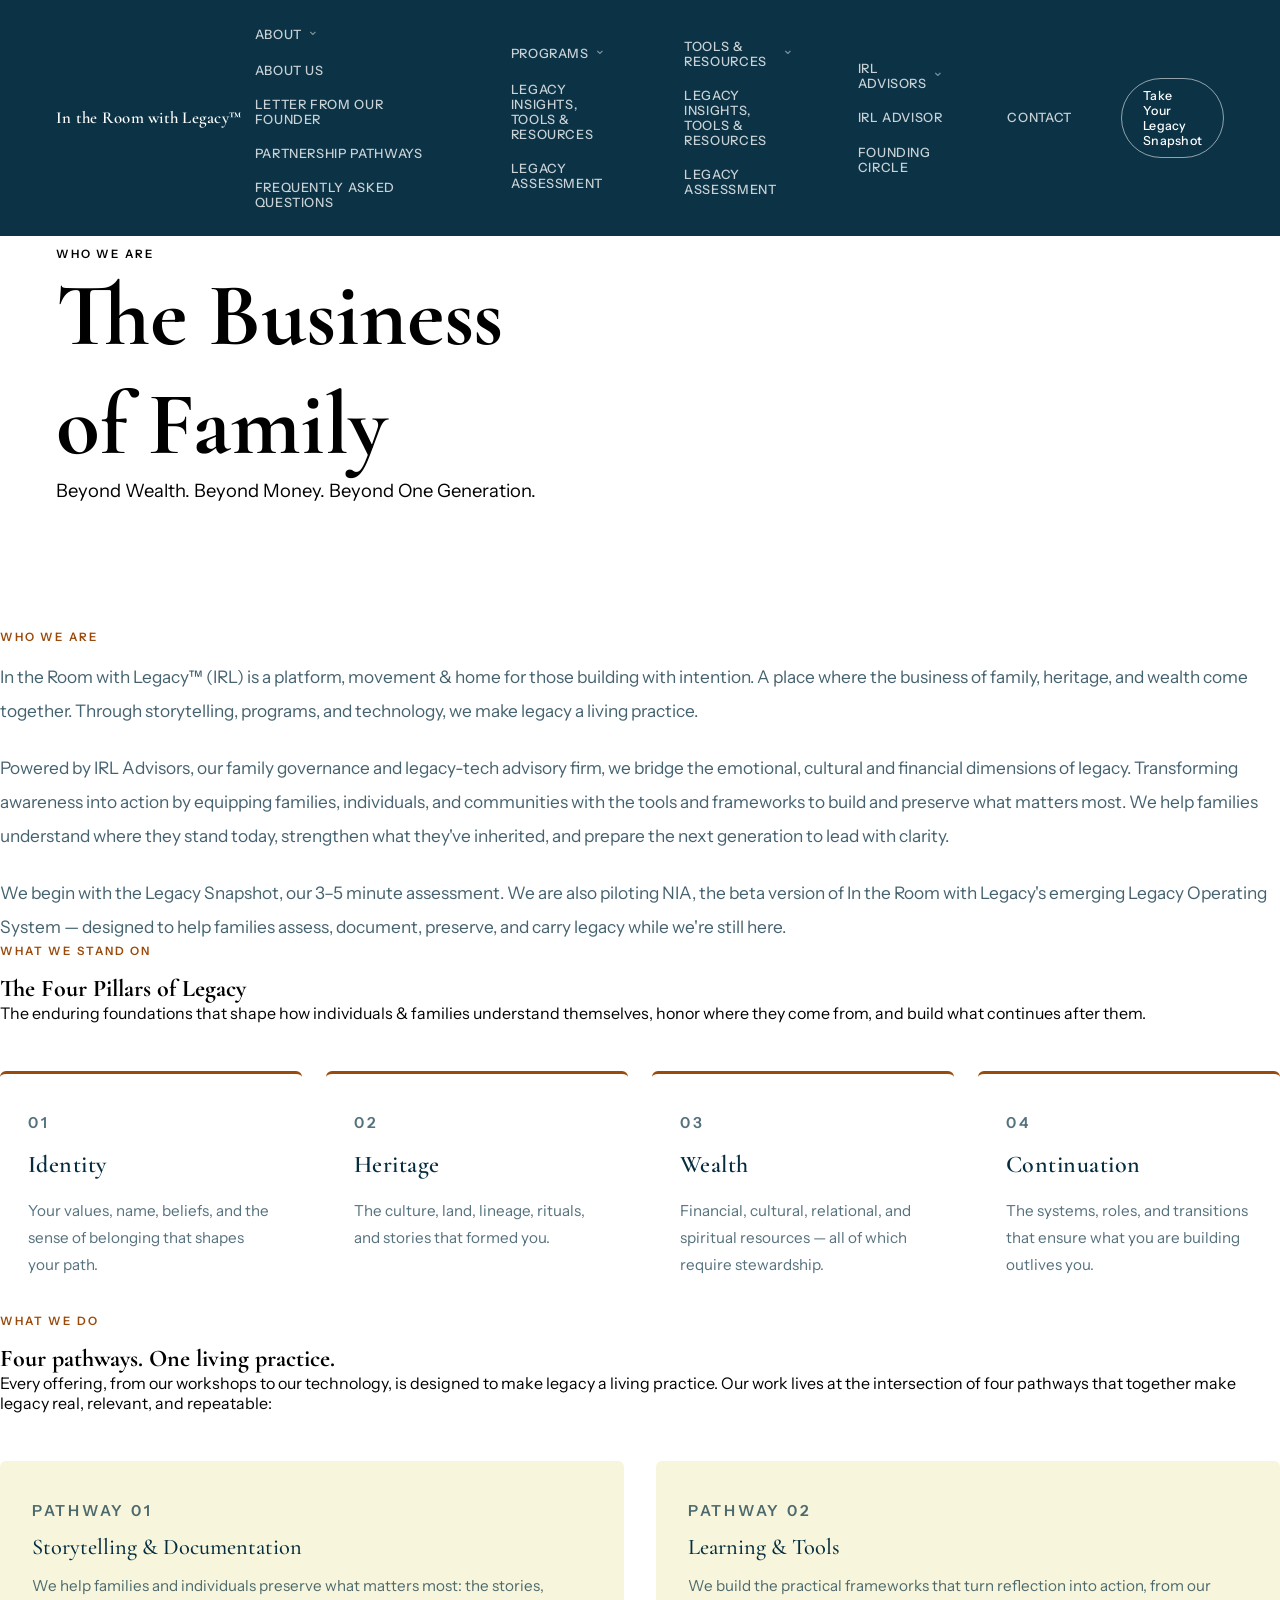
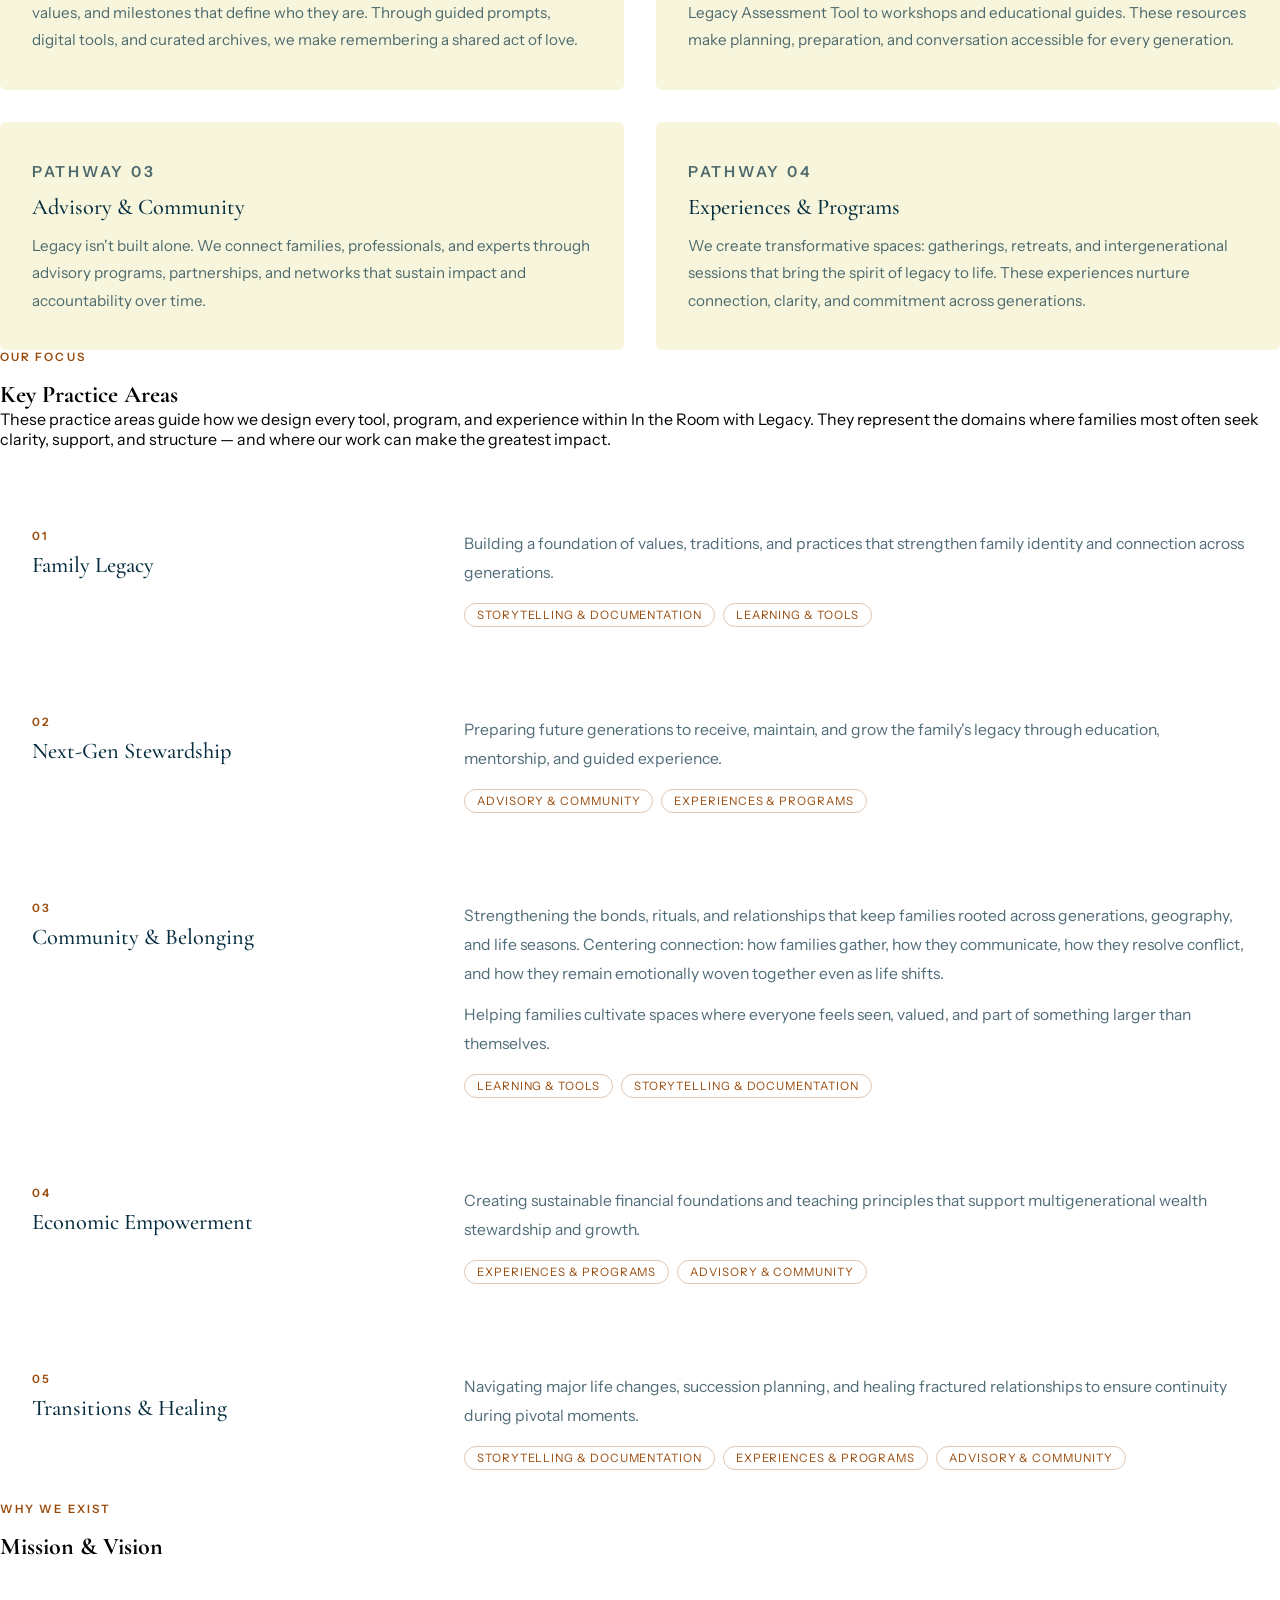
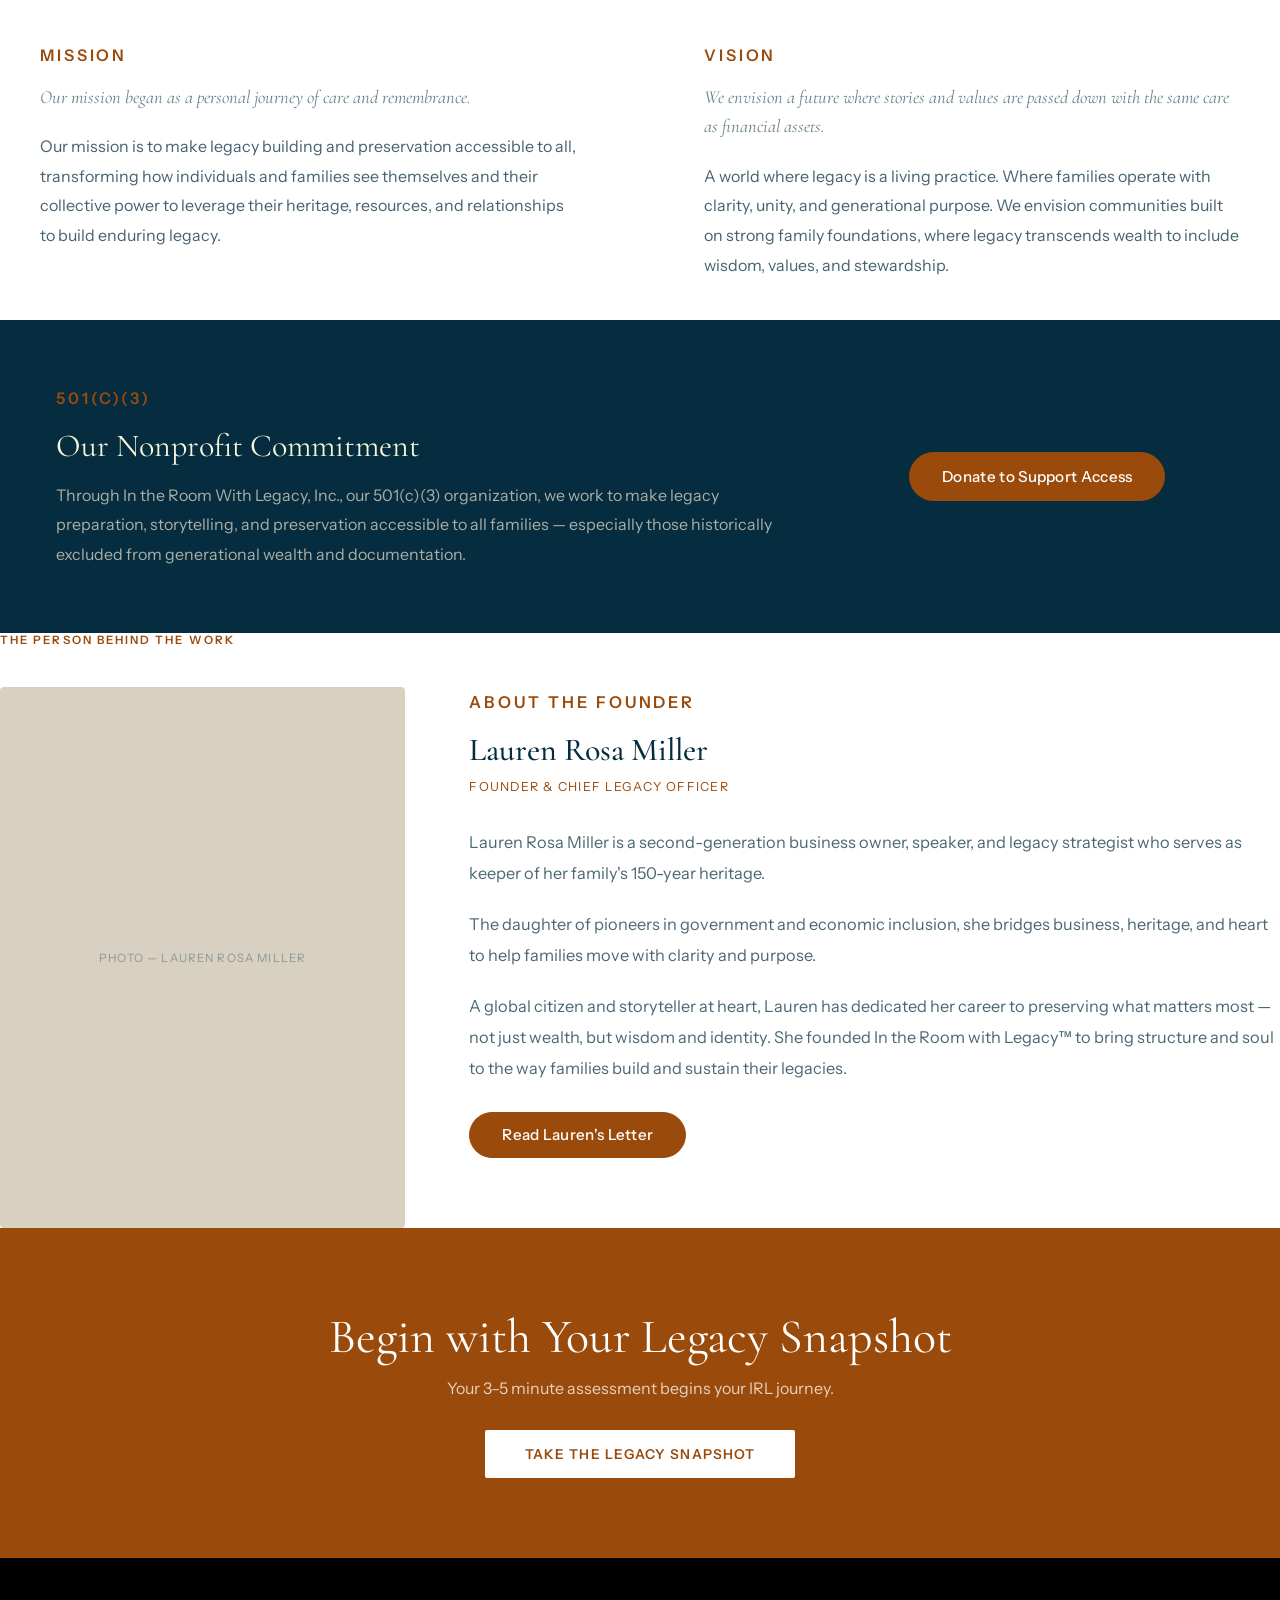
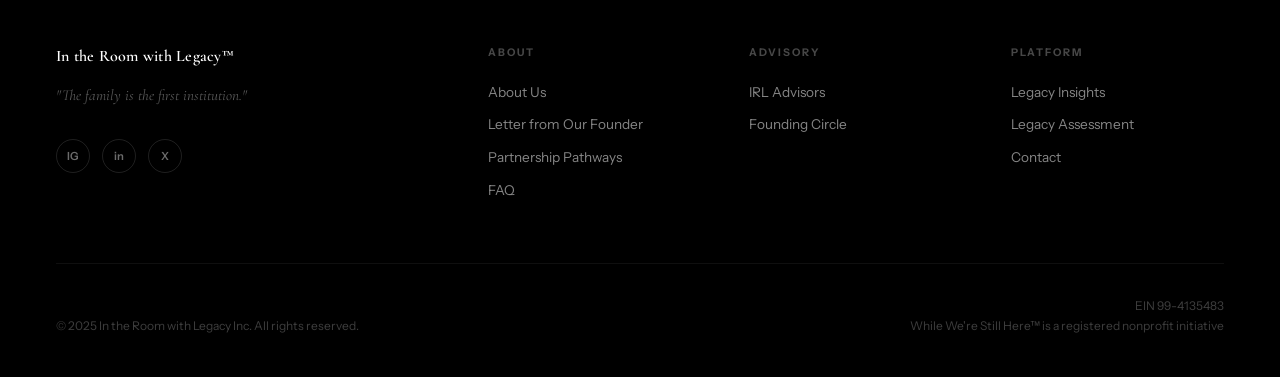
==== about.html @ ab881262 "Update About page with full content and founder letter" ====
<!DOCTYPE html>
<html lang="en">
<head>
  <meta charset="UTF-8">
  <meta name="viewport" content="width=device-width, initial-scale=1.0">
  <title>About Us — In the Room with Legacy™</title>
  <link rel="preconnect" href="https://fonts.googleapis.com">
  <link rel="preconnect" href="https://fonts.gstatic.com" crossorigin>
  <link href="https://fonts.googleapis.com/css2?family=Cormorant+Garamond:ital,wght@0,300;0,400;0,500;0,600;0,700;1,300;1,400;1,500;1,600&family=Instrument+Sans:ital,wght@0,300;0,400;0,500;0,600;1,400&display=swap" rel="stylesheet">
  <link rel="stylesheet" href="styles.css">
  <style>
    /* ── About page hero overrides ── */
    .about-header-bg {
      position: absolute;
      inset: 0;
      background-image: url('pictures/about-us-pic.jpg');
      background-size: cover;
      background-position: center;
      opacity: 0.35;
      z-index: 0;
    }
    .page-header {
      padding: 14rem 3.5rem 8rem;
      min-height: 70vh;
      display: flex;
      align-items: flex-end;
    }
    .page-header-inner { width: 100%; }
    .page-header h1 {
      font-size: clamp(3.5rem, 7vw, 6.5rem);
      max-width: 900px;
    }
    .page-header-sub {
      font-size: 1.15rem;
      max-width: 680px;
    }
    @media (max-width: 768px) {
      .page-header { padding: 10rem 1.5rem 5rem; min-height: 60vh; }
    }

    /* ── Pillars ── */
    .pillars-grid {
      display: grid;
      grid-template-columns: repeat(4, 1fr);
      gap: 1.5rem;
      margin-top: 3rem;
    }
    @media (max-width: 900px) { .pillars-grid { grid-template-columns: 1fr 1fr; } }
    @media (max-width: 540px) { .pillars-grid { grid-template-columns: 1fr; } }

    .pillar-card {
      background: var(--white);
      border-radius: 6px;
      padding: 2.25rem 1.75rem;
      border-top: 3px solid var(--clay);
    }
    .pillar-card .pillar-name {
      font-family: 'Cormorant Garamond', serif;
      font-size: 1.5rem;
      font-weight: 600;
      color: var(--dusk);
      margin: 0.5rem 0 0.75rem;
      letter-spacing: 0.02em;
    }
    .pillar-card p {
      font-size: 0.95rem;
      line-height: 1.75;
      color: rgba(5,45,63,0.68);
      margin: 0;
    }

    /* ── What We Do pathways ── */
    .pathways-grid {
      display: grid;
      grid-template-columns: 1fr 1fr;
      gap: 2rem;
      margin-top: 3rem;
    }
    @media (max-width: 768px) { .pathways-grid { grid-template-columns: 1fr; } }

    .pathway-card {
      background: var(--parchment);
      border-radius: 6px;
      padding: 2.25rem 2rem;
    }
    .pathway-card h3 {
      font-family: 'Cormorant Garamond', serif;
      font-size: 1.4rem;
      font-weight: 500;
      color: var(--dusk);
      margin: 0.5rem 0 0.75rem;
    }
    .pathway-card p {
      font-size: 0.95rem;
      line-height: 1.8;
      color: rgba(5,45,63,0.7);
      margin: 0;
    }

    /* ── Practice Areas ── */
    .practice-list {
      display: flex;
      flex-direction: column;
      gap: 1.5rem;
      margin-top: 3rem;
    }
    .practice-item {
      display: grid;
      grid-template-columns: 1fr 2fr;
      gap: 2.5rem;
      padding: 2rem;
      background: var(--white);
      border-radius: 6px;
      align-items: start;
    }
    @media (max-width: 768px) { .practice-item { grid-template-columns: 1fr; gap: 1rem; } }
    .practice-item-left .eyebrow { color: var(--clay); margin-bottom: 0.5rem; }
    .practice-item-left h3 {
      font-family: 'Cormorant Garamond', serif;
      font-size: 1.4rem;
      font-weight: 500;
      color: var(--dusk);
      margin: 0;
    }
    .practice-item-right p {
      font-size: 0.98rem;
      line-height: 1.85;
      color: rgba(5,45,63,0.7);
      margin: 0 0 0.75rem;
    }
    .practice-item-right p:last-child { margin: 0; }
    .practice-tags {
      display: flex;
      flex-wrap: wrap;
      gap: 0.5rem;
      margin-top: 1rem;
    }
    .practice-tag {
      font-family: 'Instrument Sans', sans-serif;
      font-size: 0.72rem;
      letter-spacing: 0.08em;
      text-transform: uppercase;
      color: var(--clay);
      border: 1px solid rgba(154,74,11,0.3);
      border-radius: 100px;
      padding: 0.25rem 0.75rem;
    }

    /* ── Mission & Vision ── */
    .mv-grid {
      display: grid;
      grid-template-columns: 1fr 1fr;
      gap: 3rem;
      margin-top: 2.5rem;
    }
    @media (max-width: 768px) { .mv-grid { grid-template-columns: 1fr; } }
    .mv-card {
      padding: 2.5rem;
      background: var(--white);
      border-radius: 6px;
    }
    .mv-card .eyebrow { color: var(--clay); margin-bottom: 0.75rem; }
    .mv-card .mv-intro {
      font-family: 'Cormorant Garamond', serif;
      font-size: 1.15rem;
      font-style: italic;
      color: rgba(5,45,63,0.6);
      margin-bottom: 1.25rem;
      line-height: 1.6;
    }
    .mv-card p {
      font-size: 1rem;
      line-height: 1.85;
      color: rgba(5,45,63,0.75);
      margin: 0;
    }

    /* ── Founder ── */
    .founder-grid {
      display: grid;
      grid-template-columns: 1fr 2fr;
      gap: 4rem;
      align-items: start;
    }
    @media (max-width: 768px) { .founder-grid { grid-template-columns: 1fr; gap: 2rem; } }
    .founder-photo {
      width: 100%;
      aspect-ratio: 3 / 4;
      background: var(--stone);
      border-radius: 4px;
      display: flex;
      align-items: center;
      justify-content: center;
      overflow: hidden;
    }
    .founder-photo img {
      width: 100%;
      height: 100%;
      object-fit: cover;
    }
    .founder-photo-label {
      font-family: 'Instrument Sans', sans-serif;
      font-size: 0.72rem;
      letter-spacing: 0.1em;
      text-transform: uppercase;
      color: rgba(5,45,63,0.35);
    }
    .founder-text .eyebrow { color: var(--clay); margin-bottom: 0.75rem; }
    .founder-text h3 {
      font-family: 'Cormorant Garamond', serif;
      font-size: clamp(1.6rem, 2.5vw, 2.2rem);
      font-weight: 500;
      color: var(--dusk);
      margin-bottom: 0.35rem;
    }
    .founder-text .founder-role {
      font-family: 'Instrument Sans', sans-serif;
      font-size: 0.78rem;
      letter-spacing: 0.1em;
      text-transform: uppercase;
      color: var(--clay);
      margin-bottom: 1.75rem;
    }
    .founder-text p {
      font-size: 1.02rem;
      line-height: 1.9;
      color: rgba(5,45,63,0.72);
      margin-bottom: 1.25rem;
    }
    .founder-text p:last-of-type { margin-bottom: 1.75rem; }

    /* ── Nonprofit band ── */
    .nonprofit-band {
      background: var(--dusk);
      padding: 4rem 3.5rem;
    }
    .nonprofit-band-inner {
      max-width: var(--max-width);
      margin: 0 auto;
      display: grid;
      grid-template-columns: 2fr 1fr;
      gap: 3rem;
      align-items: center;
    }
    @media (max-width: 768px) {
      .nonprofit-band { padding: 3rem 1.5rem; }
      .nonprofit-band-inner { grid-template-columns: 1fr; gap: 2rem; }
    }
    .nonprofit-band .eyebrow { color: var(--clay); margin-bottom: 0.75rem; }
    .nonprofit-band h2 {
      font-family: 'Cormorant Garamond', serif;
      font-size: clamp(1.6rem, 2.5vw, 2.2rem);
      font-weight: 400;
      color: var(--parchment);
      margin-bottom: 1rem;
    }
    .nonprofit-band p {
      font-size: 1rem;
      line-height: 1.85;
      color: rgba(237,224,204,0.72);
      margin: 0;
    }

    /* ── CTA band ── */
    .cta-band {
      background: var(--clay);
      padding: 5rem 3.5rem;
      text-align: center;
    }
    .cta-band h2 {
      font-family: 'Cormorant Garamond', serif;
      font-size: clamp(2rem, 4vw, 3rem);
      font-weight: 400;
      color: var(--white);
      margin-bottom: 0.75rem;
    }
    .cta-band p {
      font-size: 1rem;
      color: rgba(255,255,255,0.75);
      margin-bottom: 2rem;
    }
    .btn-white {
      background: var(--white);
      color: var(--clay);
      font-family: 'Instrument Sans', sans-serif;
      font-size: 0.85rem;
      letter-spacing: 0.08em;
      text-transform: uppercase;
      font-weight: 600;
      padding: 1rem 2.5rem;
      border-radius: 2px;
      text-decoration: none;
      display: inline-block;
      transition: opacity 0.2s;
    }
    .btn-white:hover { opacity: 0.88; }
  </style>
</head>
<body>

  <!-- NAV -->
  <nav id="nav" class="scrolled">
    <a href="index.html" class="nav-logo">In the Room with Legacy™</a>
    <div class="hamburger" id="hamburger" aria-label="Menu" role="button" tabindex="0">
      <span></span><span></span><span></span>
    </div>
    <ul class="nav-links" id="desktop-nav">
      <li class="nav-item has-dropdown">
        <a href="javascript:void(0)" class="nav-item-trigger">About <span class="nav-arrow">&#8964;</span></a>
        <div class="nav-dropdown">
          <a href="about.html">About Us</a>
          <a href="founder-letter.html">Letter from Our Founder</a>
          <a href="partnership-pathways.html">Partnership Pathways</a>
          <a href="faq.html">Frequently Asked Questions</a>
        </div>
      </li>
      <li class="nav-item has-dropdown">
        <a href="javascript:void(0)" class="nav-item-trigger">Programs <span class="nav-arrow">&#8964;</span></a>
        <div class="nav-dropdown">
          <a href="legacy-insights.html">Legacy Insights, Tools &amp; Resources</a>
          <a href="legacy-assessment.html">Legacy Assessment</a>
        </div>
      </li>
      <li class="nav-item has-dropdown">
        <a href="javascript:void(0)" class="nav-item-trigger">Tools &amp; Resources <span class="nav-arrow">&#8964;</span></a>
        <div class="nav-dropdown">
          <a href="legacy-insights.html">Legacy Insights, Tools &amp; Resources</a>
          <a href="legacy-assessment.html">Legacy Assessment</a>
        </div>
      </li>
      <li class="nav-item has-dropdown">
        <a href="javascript:void(0)" class="nav-item-trigger">IRL Advisors <span class="nav-arrow">&#8964;</span></a>
        <div class="nav-dropdown">
          <a href="irl-advisor.html">IRL Advisor</a>
          <a href="founding-circle.html">Founding Circle</a>
        </div>
      </li>
      <li class="nav-item"><a href="contact.html">Contact</a></li>
      <li class="nav-item"><a href="https://form.typeform.com/to/YOUR_LINK" target="_blank" rel="noopener" class="nav-cta-link">Take Your Legacy Snapshot</a></li>
    </ul>
  </nav>

  <div class="nav-mobile-overlay" id="mobile-menu">
    <a href="index.html"                onclick="closeMobile()">Home</a>
    <a href="about.html"                onclick="closeMobile()">About Us</a>
    <a href="founder-letter.html"       onclick="closeMobile()">Letter from Our Founder</a>
    <a href="partnership-pathways.html" onclick="closeMobile()">Partnership Pathways</a>
    <a href="faq.html"                  onclick="closeMobile()">FAQ</a>
    <a href="contact.html"              onclick="closeMobile()">Contact</a>
    <a href="https://form.typeform.com/to/YOUR_LINK" target="_blank" class="mobile-cta">Take Your Legacy Snapshot →</a>
  </div>

  <!-- PAGE HEADER -->
  <section class="page-header">
    <div class="about-header-bg"></div>
    <div class="page-header-inner">
      <p class="eyebrow reveal">Who We Are</p>
      <h1 class="reveal reveal-delay-1">The Business<br>of Family</h1>
      <p class="page-header-sub reveal reveal-delay-2">
        Beyond Wealth. Beyond Money. Beyond One Generation.
      </p>
    </div>
  </section>

  <!-- WHO WE ARE -->
  <section style="background: var(--white);">
    <div class="page-section">
      <p class="eyebrow reveal" style="color: var(--clay); margin-bottom: 1rem;">Who We Are</p>
      <p class="reveal reveal-delay-1" style="font-size: 1.08rem; line-height: 1.95; color: rgba(5,45,63,0.75); margin-bottom: 1.5rem;">
        In the Room with Legacy™ (IRL) is a platform, movement &amp; home for those building with intention. A place where the business of family, heritage, and wealth come together. Through storytelling, programs, and technology, we make legacy a living practice.
      </p>
      <p class="reveal reveal-delay-2" style="font-size: 1.08rem; line-height: 1.95; color: rgba(5,45,63,0.75); margin-bottom: 1.5rem;">
        Powered by IRL Advisors, our family governance and legacy-tech advisory firm, we bridge the emotional, cultural and financial dimensions of legacy. Transforming awareness into action by equipping families, individuals, and communities with the tools and frameworks to build and preserve what matters most. We help families understand where they stand today, strengthen what they've inherited, and prepare the next generation to lead with clarity.
      </p>
      <p class="reveal reveal-delay-3" style="font-size: 1.08rem; line-height: 1.95; color: rgba(5,45,63,0.75);">
        We begin with the Legacy Snapshot, our 3–5 minute assessment. We are also piloting NIA, the beta version of In the Room with Legacy's emerging Legacy Operating System — designed to help families assess, document, preserve, and carry legacy while we're still here.
      </p>
    </div>
  </section>

  <!-- FOUR PILLARS -->
  <div class="page-section-full">
    <div class="page-section">
      <p class="eyebrow reveal" style="color: var(--clay); margin-bottom: 1rem;">What We Stand On</p>
      <h2 class="reveal reveal-delay-1">The Four Pillars of Legacy</h2>
      <p class="reveal reveal-delay-2">
        The enduring foundations that shape how individuals &amp; families understand themselves, honor where they come from, and build what continues after them.
      </p>
      <div class="pillars-grid">
        <div class="pillar-card reveal">
          <p class="eyebrow">01</p>
          <p class="pillar-name">Identity</p>
          <p>Your values, name, beliefs, and the sense of belonging that shapes your path.</p>
        </div>
        <div class="pillar-card reveal reveal-delay-1">
          <p class="eyebrow">02</p>
          <p class="pillar-name">Heritage</p>
          <p>The culture, land, lineage, rituals, and stories that formed you.</p>
        </div>
        <div class="pillar-card reveal reveal-delay-2">
          <p class="eyebrow">03</p>
          <p class="pillar-name">Wealth</p>
          <p>Financial, cultural, relational, and spiritual resources — all of which require stewardship.</p>
        </div>
        <div class="pillar-card reveal reveal-delay-3">
          <p class="eyebrow">04</p>
          <p class="pillar-name">Continuation</p>
          <p>The systems, roles, and transitions that ensure what you are building outlives you.</p>
        </div>
      </div>
    </div>
  </div>

  <!-- WHAT WE DO -->
  <section style="background: var(--white);">
    <div class="page-section">
      <p class="eyebrow reveal" style="color: var(--clay); margin-bottom: 1rem;">What We Do</p>
      <h2 class="reveal reveal-delay-1">Four pathways. One living practice.</h2>
      <p class="reveal reveal-delay-2">
        Every offering, from our workshops to our technology, is designed to make legacy a living practice. Our work lives at the intersection of four pathways that together make legacy real, relevant, and repeatable:
      </p>
      <div class="pathways-grid">
        <div class="pathway-card reveal">
          <p class="eyebrow">Pathway 01</p>
          <h3>Storytelling &amp; Documentation</h3>
          <p>We help families and individuals preserve what matters most: the stories, values, and milestones that define who they are. Through guided prompts, digital tools, and curated archives, we make remembering a shared act of love.</p>
        </div>
        <div class="pathway-card reveal reveal-delay-1">
          <p class="eyebrow">Pathway 02</p>
          <h3>Learning &amp; Tools</h3>
          <p>We build the practical frameworks that turn reflection into action, from our Legacy Assessment Tool to workshops and educational guides. These resources make planning, preparation, and conversation accessible for every generation.</p>
        </div>
        <div class="pathway-card reveal reveal-delay-2">
          <p class="eyebrow">Pathway 03</p>
          <h3>Advisory &amp; Community</h3>
          <p>Legacy isn't built alone. We connect families, professionals, and experts through advisory programs, partnerships, and networks that sustain impact and accountability over time.</p>
        </div>
        <div class="pathway-card reveal reveal-delay-3">
          <p class="eyebrow">Pathway 04</p>
          <h3>Experiences &amp; Programs</h3>
          <p>We create transformative spaces: gatherings, retreats, and intergenerational sessions that bring the spirit of legacy to life. These experiences nurture connection, clarity, and commitment across generations.</p>
        </div>
      </div>
    </div>
  </section>

  <!-- KEY PRACTICE AREAS -->
  <div class="page-section-full">
    <div class="page-section">
      <p class="eyebrow reveal" style="color: var(--clay); margin-bottom: 1rem;">Our Focus</p>
      <h2 class="reveal reveal-delay-1">Key Practice Areas</h2>
      <p class="reveal reveal-delay-2">
        These practice areas guide how we design every tool, program, and experience within In the Room with Legacy. They represent the domains where families most often seek clarity, support, and structure — and where our work can make the greatest impact.
      </p>
      <div class="practice-list">

        <div class="practice-item reveal">
          <div class="practice-item-left">
            <p class="eyebrow">01</p>
            <h3>Family Legacy</h3>
          </div>
          <div class="practice-item-right">
            <p>Building a foundation of values, traditions, and practices that strengthen family identity and connection across generations.</p>
            <div class="practice-tags">
              <span class="practice-tag">Storytelling &amp; Documentation</span>
              <span class="practice-tag">Learning &amp; Tools</span>
            </div>
          </div>
        </div>

        <div class="practice-item reveal reveal-delay-1">
          <div class="practice-item-left">
            <p class="eyebrow">02</p>
            <h3>Next-Gen Stewardship</h3>
          </div>
          <div class="practice-item-right">
            <p>Preparing future generations to receive, maintain, and grow the family's legacy through education, mentorship, and guided experience.</p>
            <div class="practice-tags">
              <span class="practice-tag">Advisory &amp; Community</span>
              <span class="practice-tag">Experiences &amp; Programs</span>
            </div>
          </div>
        </div>

        <div class="practice-item reveal reveal-delay-2">
          <div class="practice-item-left">
            <p class="eyebrow">03</p>
            <h3>Community &amp; Belonging</h3>
          </div>
          <div class="practice-item-right">
            <p>Strengthening the bonds, rituals, and relationships that keep families rooted across generations, geography, and life seasons. Centering connection: how families gather, how they communicate, how they resolve conflict, and how they remain emotionally woven together even as life shifts.</p>
            <p>Helping families cultivate spaces where everyone feels seen, valued, and part of something larger than themselves.</p>
            <div class="practice-tags">
              <span class="practice-tag">Learning &amp; Tools</span>
              <span class="practice-tag">Storytelling &amp; Documentation</span>
            </div>
          </div>
        </div>

        <div class="practice-item reveal reveal-delay-3">
          <div class="practice-item-left">
            <p class="eyebrow">04</p>
            <h3>Economic Empowerment</h3>
          </div>
          <div class="practice-item-right">
            <p>Creating sustainable financial foundations and teaching principles that support multigenerational wealth stewardship and growth.</p>
            <div class="practice-tags">
              <span class="practice-tag">Experiences &amp; Programs</span>
              <span class="practice-tag">Advisory &amp; Community</span>
            </div>
          </div>
        </div>

        <div class="practice-item reveal reveal-delay-3">
          <div class="practice-item-left">
            <p class="eyebrow">05</p>
            <h3>Transitions &amp; Healing</h3>
          </div>
          <div class="practice-item-right">
            <p>Navigating major life changes, succession planning, and healing fractured relationships to ensure continuity during pivotal moments.</p>
            <div class="practice-tags">
              <span class="practice-tag">Storytelling &amp; Documentation</span>
              <span class="practice-tag">Experiences &amp; Programs</span>
              <span class="practice-tag">Advisory &amp; Community</span>
            </div>
          </div>
        </div>

      </div>
    </div>
  </div>

  <!-- MISSION & VISION -->
  <section style="background: var(--white);">
    <div class="page-section">
      <p class="eyebrow reveal" style="color: var(--clay); margin-bottom: 1rem;">Why We Exist</p>
      <h2 class="reveal reveal-delay-1">Mission &amp; Vision</h2>
      <div class="mv-grid">
        <div class="mv-card reveal reveal-delay-2">
          <p class="eyebrow">Mission</p>
          <p class="mv-intro">Our mission began as a personal journey of care and remembrance.</p>
          <p>Our mission is to make legacy building and preservation accessible to all, transforming how individuals and families see themselves and their collective power to leverage their heritage, resources, and relationships to build enduring legacy.</p>
        </div>
        <div class="mv-card reveal reveal-delay-3">
          <p class="eyebrow">Vision</p>
          <p class="mv-intro">We envision a future where stories and values are passed down with the same care as financial assets.</p>
          <p>A world where legacy is a living practice. Where families operate with clarity, unity, and generational purpose. We envision communities built on strong family foundations, where legacy transcends wealth to include wisdom, values, and stewardship.</p>
        </div>
      </div>
    </div>
  </section>

  <!-- NONPROFIT COMMITMENT -->
  <div class="nonprofit-band">
    <div class="nonprofit-band-inner">
      <div>
        <p class="eyebrow reveal" style="color: var(--clay);">501(c)(3)</p>
        <h2 class="reveal reveal-delay-1">Our Nonprofit Commitment</h2>
        <p class="reveal reveal-delay-2">
          Through In the Room With Legacy, Inc., our 501(c)(3) organization, we work to make legacy preparation, storytelling, and preservation accessible to all families — especially those historically excluded from generational wealth and documentation.
        </p>
      </div>
      <div class="reveal reveal-delay-3" style="text-align: center;">
        <a href="contact.html" class="btn btn-clay" style="font-size: 0.95rem; padding: 1rem 2rem;">
          Donate to Support Access
        </a>
      </div>
    </div>
  </div>

  <!-- ABOUT THE FOUNDER -->
  <section style="background: var(--white);">
    <div class="page-section">
      <p class="eyebrow reveal" style="color: var(--clay); margin-bottom: 2.5rem;">The Person Behind the Work</p>
      <div class="founder-grid">
        <div class="reveal">
          <div class="founder-photo">
            <!-- To add photo: <img src="pictures/lauren-founder.jpg" alt="Lauren Rosa Miller"> -->
            <span class="founder-photo-label">Photo — Lauren Rosa Miller</span>
          </div>
        </div>
        <div class="founder-text reveal reveal-delay-1">
          <p class="eyebrow">About the Founder</p>
          <h3>Lauren Rosa Miller</h3>
          <p class="founder-role">Founder &amp; Chief Legacy Officer</p>
          <p>
            Lauren Rosa Miller is a second-generation business owner, speaker, and legacy strategist who serves as keeper of her family's 150-year heritage.
          </p>
          <p>
            The daughter of pioneers in government and economic inclusion, she bridges business, heritage, and heart to help families move with clarity and purpose.
          </p>
          <p>
            A global citizen and storyteller at heart, Lauren has dedicated her career to preserving what matters most — not just wealth, but wisdom and identity. She founded In the Room with Legacy™ to bring structure and soul to the way families build and sustain their legacies.
          </p>
          <a href="founder-letter.html" class="btn btn-clay" style="font-size: 0.95rem; padding: 0.9rem 2rem;">
            Read Lauren's Letter
          </a>
        </div>
      </div>
    </div>
  </section>

  <!-- CTA BAND -->
  <div class="cta-band">
    <h2 class="reveal">Begin with Your Legacy Snapshot</h2>
    <p class="reveal reveal-delay-1">Your 3–5 minute assessment begins your IRL journey.</p>
    <a href="https://form.typeform.com/to/YOUR_LINK" target="_blank" rel="noopener" class="btn-white reveal reveal-delay-2">
      Take the Legacy Snapshot
    </a>
  </div>

  <!-- FOOTER -->
  <footer>
    <div class="footer-grid">
      <div class="footer-brand">
        <a href="index.html" class="footer-brand-logo">In the Room with Legacy™</a>
        <p class="footer-tagline">"The family is the first institution."</p>
        <div class="footer-socials">
          <a href="#" aria-label="Instagram">IG</a>
          <a href="#" aria-label="LinkedIn">in</a>
          <a href="#" aria-label="X / Twitter">X</a>
        </div>
      </div>
      <div class="footer-col">
        <p class="footer-col-head">About</p>
        <ul>
          <li><a href="about.html">About Us</a></li>
          <li><a href="founder-letter.html">Letter from Our Founder</a></li>
          <li><a href="partnership-pathways.html">Partnership Pathways</a></li>
          <li><a href="faq.html">FAQ</a></li>
        </ul>
      </div>
      <div class="footer-col">
        <p class="footer-col-head">Advisory</p>
        <ul>
          <li><a href="irl-advisor.html">IRL Advisors</a></li>
          <li><a href="founding-circle.html">Founding Circle</a></li>
        </ul>
      </div>
      <div class="footer-col">
        <p class="footer-col-head">Platform</p>
        <ul>
          <li><a href="legacy-insights.html">Legacy Insights</a></li>
          <li><a href="legacy-assessment.html">Legacy Assessment</a></li>
          <li><a href="contact.html">Contact</a></li>
        </ul>
      </div>
    </div>
    <div class="footer-bottom">
      <p>© 2025 In the Room with Legacy Inc. All rights reserved.</p>
      <p class="footer-ein">EIN 99-4135483<br>While We're Still Here™ is a registered nonprofit initiative</p>
    </div>
  </footer>

  <script>
    document.getElementById('nav').classList.add('scrolled');
    document.querySelectorAll('.nav-item.has-dropdown').forEach(item => {
      item.querySelector('.nav-item-trigger').addEventListener('click', (e) => {
        e.stopPropagation();
        const isOpen = item.classList.contains('open');
        document.querySelectorAll('.nav-item.has-dropdown').forEach(i => i.classList.remove('open'));
        if (!isOpen) item.classList.add('open');
      });
    });
    document.addEventListener('click', () => document.querySelectorAll('.nav-item.has-dropdown').forEach(i => i.classList.remove('open')));
    const hamburger = document.getElementById('hamburger');
    const mobileMenu = document.getElementById('mobile-menu');
    function closeMobile() { hamburger.classList.remove('active'); mobileMenu.classList.remove('open'); document.body.style.overflow = ''; }
    hamburger.addEventListener('click', () => { const open = mobileMenu.classList.contains('open'); open ? closeMobile() : (hamburger.classList.add('active'), mobileMenu.classList.add('open'), document.body.style.overflow = 'hidden'); });
    const observer = new IntersectionObserver((entries) => { entries.forEach(e => { if (e.isIntersecting) { e.target.classList.add('visible'); observer.unobserve(e.target); } }); }, { threshold: 0.1 });
    document.querySelectorAll('.reveal').forEach(el => observer.observe(el));
  </script>
</body>
</html>
---- styles.css ----
/* ════════════════════════════════════════════════════════════
   IN THE ROOM WITH LEGACY™ — Stylesheet
   ════════════════════════════════════════════════════════════

   TABLE OF CONTENTS
   ─────────────────
   1.  Reset
   2.  Design Tokens (colors, fonts)
   3.  Base / Typography
   4.  Buttons
   5.  Scroll Reveal Animation
   6.  Eyebrow Label
   7.  Nav
   8.  Hero
   9.  Problem Statement
   10. Three Doors
   11. Origin Story
   12. Legacy Snapshot
   13. Program Preview (While We're Still Here™)
   14. Newsletter
   15. Footer
   16. Responsive / Media Queries
   ════════════════════════════════════════════════════════════ */


/* ─────────────────────────────────────────────────────────
   1. RESET
───────────────────────────────────────────────────────── */
*, *::before, *::after {
  box-sizing: border-box;
  margin: 0;
  padding: 0;
}
html {
  scroll-behavior: smooth;
  font-size: 16px;
}


/* ─────────────────────────────────────────────────────────
   2. DESIGN TOKENS
   Edit these to retheme the entire site instantly.
───────────────────────────────────────────────────────── */
:root {
  /* Brand Colors */
  --dusk:      #052D3F;   /* deep navy — primary dark */
  --clay:      #9A4A0B;   /* warm terracotta — primary accent */
  --clay-mid:  #b25510;   /* clay hover state */
  --parchment: #F7F6DC;   /* warm cream — light sections */
  --stone:     #D8D0C0;   /* mid neutral */
  --inkwell:   #000000;   /* pure black */
  --white:     #ffffff;
  --off-white: #faf9f4;   /* newsletter bg */

  /* Spacing */
  --section-pad: 8rem 3.5rem;
  --max-width: 1200px;
}


/* ─────────────────────────────────────────────────────────
   3. BASE / TYPOGRAPHY
───────────────────────────────────────────────────────── */
body {
  font-family: 'Instrument Sans', sans-serif;
  color: var(--inkwell);
  background: var(--white);
  overflow-x: hidden;
  -webkit-font-smoothing: antialiased;
}

/* All headings use Cormorant Garamond */
h1, h2, h3, h4, h5 {
  font-family: 'Cormorant Garamond', serif;
}

a { color: inherit; }

img { display: block; max-width: 100%; }


/* ─────────────────────────────────────────────────────────
   4. BUTTONS
   Classes: .btn  +  .btn-clay / .btn-ghost-light / .btn-dusk / .btn-ghost-dusk
───────────────────────────────────────────────────────── */
.btn {
  display: inline-block;
  font-family: 'Instrument Sans', sans-serif;
  font-size: 0.875rem;
  font-weight: 500;
  letter-spacing: 0.02em;
  text-decoration: none;
  border-radius: 99px;
  padding: 0.8rem 1.9rem;
  transition: background 0.22s ease, transform 0.18s ease,
              border-color 0.22s ease, color 0.22s ease;
  cursor: pointer;
  border: 1.5px solid transparent;
  line-height: 1;
}
.btn:hover { transform: translateY(-1px); }

/* Clay — primary CTA */
.btn-clay { background: var(--clay); color: var(--white); border-color: var(--clay); }
.btn-clay:hover { background: var(--clay-mid); border-color: var(--clay-mid); }

/* Ghost on dark backgrounds */
.btn-ghost-light { background: transparent; color: var(--white); border-color: rgba(255,255,255,0.45); }
.btn-ghost-light:hover { border-color: rgba(255,255,255,0.85); background: rgba(255,255,255,0.08); }

/* Ghost on light backgrounds */
.btn-ghost-dusk { background: transparent; color: var(--dusk); border-color: var(--dusk); }
.btn-ghost-dusk:hover { background: var(--dusk); color: var(--white); }

/* Solid dusk */
.btn-dusk { background: var(--dusk); color: var(--white); border-color: var(--dusk); }
.btn-dusk:hover { background: #073d56; border-color: #073d56; }


/* ─────────────────────────────────────────────────────────
   5. SCROLL REVEAL ANIMATION
   Elements with .reveal fade up when they enter the viewport.
   Add .reveal-delay-1 through -5 for staggered children.
───────────────────────────────────────────────────────── */
.reveal {
  opacity: 0;
  transform: translateY(28px);
  transition: opacity 0.75s cubic-bezier(.22,.68,0,1.1),
              transform 0.75s cubic-bezier(.22,.68,0,1.1);
}
.reveal.visible { opacity: 1; transform: none; }

.reveal-delay-1 { transition-delay: 0.1s; }
.reveal-delay-2 { transition-delay: 0.2s; }
.reveal-delay-3 { transition-delay: 0.3s; }
.reveal-delay-4 { transition-delay: 0.4s; }
.reveal-delay-5 { transition-delay: 0.5s; }


/* ─────────────────────────────────────────────────────────
   6. EYEBROW LABEL
   Small uppercase label used above section headings.
───────────────────────────────────────────────────────── */
.eyebrow {
  font-family: 'Instrument Sans', sans-serif;
  font-size: 0.72rem;
  font-weight: 600;
  letter-spacing: 0.18em;
  text-transform: uppercase;
}


/* ─────────────────────────────────────────────────────────
   7. NAV
───────────────────────────────────────────────────────── */
#nav {
  position: fixed;
  top: 0; left: 0; right: 0;
  z-index: 200;
  display: flex;
  align-items: center;
  justify-content: space-between;
  padding: 1.4rem 3.5rem;
  transition: background 0.35s ease, padding 0.35s ease, box-shadow 0.35s ease;
}

/* Nav becomes solid on scroll — toggled by JS */
#nav.scrolled {
  background: rgba(5,45,63,0.97);
  backdrop-filter: blur(12px);
  -webkit-backdrop-filter: blur(12px);
  padding: 1rem 3.5rem;
  box-shadow: 0 1px 0 rgba(255,255,255,0.06);
}

.nav-logo {
  font-family: 'Cormorant Garamond', serif;
  font-size: 1.05rem;
  font-weight: 600;
  color: var(--white);
  text-decoration: none;
  letter-spacing: 0.015em;
  line-height: 1.2;
  white-space: nowrap;
}

.nav-links {
  display: flex;
  align-items: center;
  gap: 2.25rem;
  list-style: none;
}
.nav-links a {
  font-family: 'Instrument Sans', sans-serif;
  font-size: 0.8rem;
  font-weight: 500;
  color: rgba(255,255,255,0.78);
  text-decoration: none;
  letter-spacing: 0.05em;
  text-transform: uppercase;
  transition: color 0.2s;
  padding: 0.6rem 0.85rem;
  border-radius: 6px;
  display: inline-flex;
  align-items: center;
  gap: 0.3rem;
}
.nav-links a:hover { color: var(--white); }

/* Dropdown arrow icon in nav links */
.nav-arrow {
  font-size: 0.9rem;
  opacity: 0.6;
  display: inline-block;
  transition: transform 0.2s;
  position: relative;
  top: -5px;
}
.nav-links a:hover .nav-arrow { transform: translateY(1px); }

/* CTA pill in nav */
.nav-links .nav-cta-link {
  background: transparent;
  color: var(--white) !important;
  padding: 0.55rem 1.3rem;
  border-radius: 99px;
  border: 1.5px solid rgba(255,255,255,0.55) !important;
  font-size: 0.78rem !important;
  text-transform: none !important;
  letter-spacing: 0.02em !important;
  transition: background 0.25s, border-color 0.25s, color 0.25s !important;
}
.nav-links .nav-cta-link:hover {
  background: #C9A84C !important;
  border-color: #C9A84C !important;
  color: var(--white) !important;
  text-shadow: 0 0 12px rgba(255, 220, 100, 0.5);
  box-shadow: 0 0 18px rgba(201,168,76,0.45);
}

/* Hamburger — hidden on desktop, shown on mobile */
.hamburger {
  display: none;
  flex-direction: column;
  gap: 5px;
  cursor: pointer;
  z-index: 201;
  padding: 4px;
}
.hamburger span {
  display: block;
  width: 22px;
  height: 1.5px;
  background: white;
  border-radius: 2px;
  transition: all 0.3s ease;
}
/* Animated to X when active */
.hamburger.active span:nth-child(1) { transform: translateY(6.5px) rotate(45deg); }
.hamburger.active span:nth-child(2) { opacity: 0; transform: scaleX(0); }
.hamburger.active span:nth-child(3) { transform: translateY(-6.5px) rotate(-45deg); }

/* Full-screen mobile menu overlay */
.nav-mobile-overlay {
  display: none;
  position: fixed;
  inset: 0;
  background: var(--dusk);
  z-index: 199;
  flex-direction: column;
  align-items: center;
  justify-content: center;
  gap: 2rem;
}
.nav-mobile-overlay.open { display: flex; }
.nav-mobile-overlay a {
  font-family: 'Cormorant Garamond', serif;
  font-size: 2.2rem;
  font-weight: 500;
  color: var(--white);
  text-decoration: none;
  letter-spacing: 0.01em;
  opacity: 0.85;
  transition: opacity 0.2s;
}
.nav-mobile-overlay a:hover { opacity: 1; }
.nav-mobile-overlay .mobile-cta {
  font-family: 'Instrument Sans', sans-serif;
  font-size: 1rem !important;
  background: var(--clay);
  padding: 0.85rem 2.5rem;
  border-radius: 99px;
  opacity: 1 !important;
  margin-top: 1rem;
}


/* ─────────────────────────────────────────────────────────
   8. HERO
───────────────────────────────────────────────────────── */
#hero {
  position: relative;
  min-height: 100svh;
  display: flex;
  align-items: flex-end;
  overflow: hidden;
  background: var(--inkwell);
}

/* Hero photo background */
.hero-bg-layer {
  position: absolute;
  inset: 0;
  background-image: url('pictures/frontpage.jpg');
  background-size: cover;
  background-position: center 20%;
  background-repeat: no-repeat;
  z-index: 0;
}

/* SVG grain texture layer */
.hero-grain {
  position: absolute;
  inset: 0;
  z-index: 1;
  pointer-events: none;
  opacity: 1;
}
.hero-grain svg { width: 100%; height: 100%; display: block; }

/* Gradient overlay — protects text legibility */
.hero-vignette {
  position: absolute;
  inset: 0;
  z-index: 2;
  background:
    linear-gradient(to top, rgba(5,45,63,0.92) 0%, rgba(5,45,63,0.3) 45%, rgba(5,45,63,0.15) 100%),
    linear-gradient(to right, rgba(5,45,63,0.55) 0%, transparent 60%);
}

/* Decorative warm glow in bottom-right corner */
.hero-orb {
  position: absolute;
  bottom: -120px;
  right: -80px;
  width: 580px;
  height: 580px;
  border-radius: 50%;
  background: radial-gradient(ellipse, rgba(154,74,11,0.18) 0%, transparent 70%);
  z-index: 2;
  pointer-events: none;
}

.hero-content {
  position: relative;
  z-index: 3;
  width: 100%;
  max-width: 1260px;
  margin: 0 auto;
  padding: 6rem 3.5rem 7rem;
}

/* Hero text animations — staggered fade-up on load */
.hero-eyebrow {
  color: var(--stone);
  margin-bottom: 1.6rem;
  opacity: 0;
  transform: translateY(18px);
  animation: heroIn 0.9s cubic-bezier(.22,.68,0,1.1) forwards 0.25s;
}

.hero-headline {
  font-size: clamp(2.8rem, 6.2vw, 6rem);
  font-weight: 600;
  color: var(--white);
  line-height: 1.03;
  letter-spacing: -0.015em;
  max-width: 820px;
  margin-bottom: 2rem;
  opacity: 0;
  transform: translateY(24px);
  animation: heroIn 0.95s cubic-bezier(.22,.68,0,1.1) forwards 0.45s;
}
.hero-headline em {
  font-style: italic;
  font-weight: 400;
  color: rgba(255,255,255,0.85);
}

.hero-sub {
  font-size: clamp(0.975rem, 1.6vw, 1.15rem);
  color: rgba(255,255,255,0.7);
  max-width: 520px;
  line-height: 1.8;
  margin-bottom: 2.75rem;
  font-weight: 400;
  opacity: 0;
  transform: translateY(20px);
  animation: heroIn 0.9s cubic-bezier(.22,.68,0,1.1) forwards 0.65s;
}

.hero-ctas {
  display: flex;
  gap: 1rem;
  flex-wrap: wrap;
  align-items: center;
  opacity: 0;
  transform: translateY(16px);
  animation: heroIn 0.85s cubic-bezier(.22,.68,0,1.1) forwards 0.85s;
}

/* Scroll indicator — bottom left of hero */
.hero-scroll {
  position: absolute;
  bottom: 2.75rem;
  left: 3.5rem;
  z-index: 3;
  display: flex;
  align-items: center;
  gap: 1rem;
  opacity: 0;
  animation: heroIn 1s ease forwards 1.3s;
}
.hero-scroll-line {
  width: 40px;
  height: 1px;
  background: rgba(255,255,255,0.3);
  position: relative;
  overflow: hidden;
}
.hero-scroll-line::after {
  content: '';
  position: absolute;
  left: -100%;
  top: 0;
  width: 100%;
  height: 100%;
  background: rgba(255,255,255,0.7);
  animation: scanline 2.5s ease-in-out infinite;
}
.hero-scroll span {
  font-size: 0.68rem;
  letter-spacing: 0.14em;
  text-transform: uppercase;
  color: rgba(255,255,255,0.38);
}

/* Keyframes */
@keyframes heroIn {
  to { opacity: 1; transform: none; }
}
@keyframes scanline {
  0%   { left: -100%; }
  50%  { left: 100%; }
  100% { left: 100%; }
}


/* ─────────────────────────────────────────────────────────
   8b. SECTION SCROLL INDICATOR
   Reusable scroll line + label shown at top-left of each section.
   Default: light (for dark backgrounds). Add --dark for light backgrounds.
───────────────────────────────────────────────────────── */
.scroll-indicator {
  position: absolute;
  top: 2.5rem;
  left: 3.5rem;
  display: flex;
  align-items: center;
  gap: 1rem;
  z-index: 10;
  pointer-events: none;
}
.scroll-indicator-line {
  width: 40px;
  height: 1px;
  background: rgba(255,255,255,0.3);
  position: relative;
  overflow: hidden;
}
.scroll-indicator-line::after {
  content: '';
  position: absolute;
  left: -100%;
  top: 0;
  width: 100%;
  height: 100%;
  background: rgba(255,255,255,0.7);
  animation: scanline 2.5s ease-in-out infinite;
}
.scroll-indicator span {
  font-size: 0.68rem;
  letter-spacing: 0.14em;
  text-transform: uppercase;
  color: rgba(255,255,255,0.38);
}

/* Dark variant — for light/parchment background sections */
.scroll-indicator--dark .scroll-indicator-line {
  background: rgba(5,45,63,0.2);
}
.scroll-indicator--dark .scroll-indicator-line::after {
  background: rgba(5,45,63,0.5);
}
.scroll-indicator--dark span {
  color: rgba(5,45,63,0.35);
}

/* All sections need position relative so the indicator sits inside them */
section { position: relative; }

/* ─────────────────────────────────────────────────────────
   9. PROBLEM STATEMENT
───────────────────────────────────────────────────────── */
#problem {
  background: var(--dusk);
  padding: var(--section-pad);
  position: relative;
  overflow: hidden;
}
/* Decorative radial orbs */
#problem::before {
  content: '';
  position: absolute;
  top: -200px; right: -150px;
  width: 600px; height: 600px;
  border-radius: 50%;
  background: radial-gradient(ellipse, rgba(154,74,11,0.07) 0%, transparent 70%);
  pointer-events: none;
}
#problem::after {
  content: '';
  position: absolute;
  bottom: -100px; left: -100px;
  width: 400px; height: 400px;
  border-radius: 50%;
  background: radial-gradient(ellipse, rgba(255,255,255,0.02) 0%, transparent 70%);
  pointer-events: none;
}

.problem-inner {
  max-width: var(--max-width);
  margin: 0 auto;
  display: grid;
  grid-template-columns: 1fr 1fr;
  gap: 6rem;
  align-items: center;
}

.problem-left .eyebrow { color: var(--clay); margin-bottom: 1.4rem; }

.problem-left h2 {
  font-size: clamp(2.2rem, 4vw, 3.6rem);
  font-weight: 600;
  color: var(--white);
  line-height: 1.08;
  margin-bottom: 1.75rem;
}

.problem-body {
  font-size: 1.02rem;
  color: rgba(255,255,255,0.65);
  line-height: 1.9;
  margin-bottom: 2.5rem;
}

/* Stat boxes */
.stat-row {
  display: grid;
  grid-template-columns: 1fr 1fr;
  gap: 1rem;
}
.stat-box {
  padding: 1.5rem 1.75rem;
  border: 1px solid rgba(255,255,255,0.07);
  border-radius: 6px;
  background: rgba(255,255,255,0.025);
}
.stat-box .num {
  font-family: 'Cormorant Garamond', serif;
  font-size: 2.75rem;
  font-weight: 600;
  color: var(--clay);
  line-height: 1;
  margin-bottom: 0.5rem;
}
.stat-box .lbl {
  font-size: 0.8rem;
  color: rgba(255,255,255,0.45);
  line-height: 1.55;
}

/* Pull quote */
.problem-right {
  padding: 3rem 3rem 3rem 3.5rem;
  border-left: 3px solid var(--clay);
  background: rgba(255,255,255,0.025);
  border-radius: 0 6px 6px 0;
  position: relative;
}
.problem-right::before {
  content: '\201C';
  position: absolute;
  top: 1rem; left: 2.5rem;
  font-family: 'Cormorant Garamond', serif;
  font-size: 7rem;
  color: var(--clay);
  opacity: 0.18;
  line-height: 1;
  pointer-events: none;
}
.problem-right blockquote {
  font-family: 'Cormorant Garamond', serif;
  font-size: clamp(1.5rem, 2.4vw, 2.1rem);
  font-weight: 400;
  font-style: italic;
  color: var(--white);
  line-height: 1.55;
  position: relative;
  z-index: 1;
}
.problem-right cite {
  display: block;
  margin-top: 1.5rem;
  font-family: 'Instrument Sans', sans-serif;
  font-size: 0.78rem;
  font-style: normal;
  letter-spacing: 0.1em;
  text-transform: uppercase;
  color: rgba(255,255,255,0.35);
}


/* ─────────────────────────────────────────────────────────
   10. THREE DOORS
───────────────────────────────────────────────────────── */
#doors {
  padding: var(--section-pad);
  background: var(--white);
}

/* Centered section heading */
.section-head {
  text-align: center;
  max-width: 560px;
  margin: 0 auto 4.5rem;
}
.section-head .eyebrow { color: var(--clay); margin-bottom: 1rem; }
.section-head h2 {
  font-size: clamp(2rem, 3.5vw, 3rem);
  font-weight: 600;
  color: var(--dusk);
  line-height: 1.12;
}

.doors-grid {
  max-width: var(--max-width);
  margin: 0 auto;
  display: grid;
  grid-template-columns: repeat(3, 1fr);
  gap: 1.25rem;
}

/* Base card */
.door-card {
  border-radius: 10px;
  padding: 3rem 2.5rem 2.75rem;
  display: flex;
  flex-direction: column;
  gap: 1.1rem;
  position: relative;
  overflow: hidden;
  transition: transform 0.3s cubic-bezier(.22,.68,0,1.2), box-shadow 0.3s ease;
  text-decoration: none;
}
.door-card:hover {
  transform: translateY(-5px);
  box-shadow: 0 24px 60px rgba(0,0,0,0.14);
}

/* Card color themes */
.card-clay  { background: var(--clay); }
.card-dusk  { background: var(--dusk); }
.card-stone { background: var(--stone); }

.door-num {
  font-family: 'Cormorant Garamond', serif;
  font-size: 0.95rem;
  font-weight: 600;
  opacity: 0.4;
}
.card-clay .door-num,
.card-dusk .door-num  { color: var(--white); }
.card-stone .door-num { color: var(--dusk); }

.door-eyebrow {
  font-family: 'Instrument Sans', sans-serif;
  font-size: 0.68rem;
  font-weight: 600;
  letter-spacing: 0.16em;
  text-transform: uppercase;
}
.card-clay .door-eyebrow,
.card-dusk .door-eyebrow  { color: rgba(255,255,255,0.55); }
.card-stone .door-eyebrow { color: rgba(5,45,63,0.5); }

.door-card h3 {
  font-size: clamp(1.5rem, 2.5vw, 2rem);
  font-weight: 600;
  line-height: 1.1;
  flex: 1 0 auto;
}
.card-clay h3,
.card-dusk h3  { color: var(--white); }
.card-stone h3 { color: var(--dusk); }

.door-desc {
  font-size: 0.9rem;
  line-height: 1.75;
  flex: 1;
}
.card-clay .door-desc,
.card-dusk .door-desc  { color: rgba(255,255,255,0.68); }
.card-stone .door-desc { color: rgba(5,45,63,0.65); }

/* Card CTA link */
.door-link {
  display: inline-flex;
  align-items: center;
  gap: 0.45rem;
  font-size: 0.82rem;
  font-weight: 600;
  letter-spacing: 0.03em;
  text-decoration: none;
  padding: 0.6rem 1.4rem;
  border-radius: 99px;
  border: 1.5px solid;
  transition: all 0.22s;
  align-self: flex-start;
}
.card-clay .door-link         { color: var(--white); border-color: rgba(255,255,255,0.35); }
.card-clay .door-link:hover   { background: rgba(255,255,255,0.15); border-color: rgba(255,255,255,0.6); }
.card-dusk .door-link         { color: var(--white); border-color: transparent; background: var(--clay); }
.card-dusk .door-link:hover   { background: var(--clay-mid); }
.card-stone .door-link        { color: var(--dusk); border-color: var(--dusk); }
.card-stone .door-link:hover  { background: var(--dusk); color: var(--white); }

/* Giant watermark numeral on each card */
.door-bg-num {
  position: absolute;
  bottom: -1.5rem;
  right: 1.25rem;
  font-family: 'Cormorant Garamond', serif;
  font-size: 10rem;
  font-weight: 700;
  line-height: 1;
  pointer-events: none;
  user-select: none;
}
.card-clay .door-bg-num,
.card-dusk .door-bg-num  { color: rgba(255,255,255,0.06); }
.card-stone .door-bg-num { color: rgba(5,45,63,0.06); }


/* ─────────────────────────────────────────────────────────
   11. ORIGIN STORY
───────────────────────────────────────────────────────── */
#origin {
  padding: var(--section-pad);
  background: var(--parchment);
}

.origin-inner {
  max-width: var(--max-width);
  margin: 0 auto;
  display: grid;
  grid-template-columns: 5fr 6fr;
  gap: 6rem;
  align-items: center;
}

.origin-photo-wrap { position: relative; }

/* Photo placeholder — replace with <img> when you have the real photo */
.origin-photo {
  aspect-ratio: 4/5;
  border-radius: 8px;
  overflow: hidden;
  background: linear-gradient(145deg, #c9b99a 0%, #a88a68 40%, #7a5a40 80%, #4a3020 100%);
  position: relative;
}
.origin-photo::before {
  content: '';
  position: absolute;
  inset: 0;
  background:
    radial-gradient(ellipse at 40% 30%, rgba(255,240,210,0.25) 0%, transparent 55%),
    radial-gradient(ellipse at 70% 70%, rgba(50,20,5,0.3) 0%, transparent 50%);
}
.origin-photo-label {
  position: absolute;
  bottom: 1.25rem;
  right: 1.25rem;
  font-size: 0.68rem;
  letter-spacing: 0.1em;
  text-transform: uppercase;
  color: rgba(255,255,255,0.4);
  font-family: 'Instrument Sans', sans-serif;
}

/* Decorative Clay border offset behind the photo */
.origin-photo-wrap::after {
  content: '';
  position: absolute;
  inset: 1.5rem -1.5rem -1.5rem 1.5rem;
  border: 1.5px solid rgba(154,74,11,0.2);
  border-radius: 8px;
  z-index: -1;
}

.origin-text .eyebrow { color: var(--clay); margin-bottom: 1.25rem; }
.origin-text h2 {
  font-size: clamp(2rem, 3.2vw, 2.9rem);
  font-weight: 600;
  color: var(--dusk);
  line-height: 1.12;
  margin-bottom: 1.75rem;
}
.origin-body {
  font-size: 1.02rem;
  color: rgba(5,45,63,0.68);
  line-height: 1.9;
  margin-bottom: 2rem;
}
.origin-body + .origin-body { margin-top: -1rem; }

.origin-link {
  display: inline-flex;
  align-items: center;
  gap: 0.45rem;
  font-size: 0.88rem;
  font-weight: 600;
  color: var(--clay);
  text-decoration: none;
  letter-spacing: 0.02em;
  transition: gap 0.22s;
}
.origin-link::after { content: '→'; }
.origin-link:hover  { gap: 0.7rem; }


/* ─────────────────────────────────────────────────────────
   12. LEGACY SNAPSHOT
───────────────────────────────────────────────────────── */
#snapshot {
  padding: var(--section-pad);
  background: var(--parchment);
  border-top: 1px solid rgba(5,45,63,0.08);
  position: relative;
  overflow: hidden;
}

/* "IRL" watermark behind content */
.snapshot-watermark {
  position: absolute;
  bottom: -4rem;
  left: 50%;
  transform: translateX(-50%);
  font-family: 'Cormorant Garamond', serif;
  font-size: clamp(8rem, 18vw, 18rem);
  font-weight: 700;
  color: var(--stone);
  opacity: 0.3;
  white-space: nowrap;
  pointer-events: none;
  user-select: none;
  letter-spacing: -0.04em;
  line-height: 1;
}

.snapshot-inner {
  max-width: 780px;
  margin: 0 auto;
  text-align: center;
  position: relative;
  z-index: 1;
}
.snapshot-inner .eyebrow { color: var(--clay); margin-bottom: 1.25rem; }
.snapshot-inner h2 {
  font-size: clamp(2.2rem, 4vw, 3.5rem);
  font-weight: 600;
  color: var(--dusk);
  line-height: 1.1;
  margin-bottom: 1.25rem;
}
.snapshot-sub {
  font-size: 1.08rem;
  color: rgba(5,45,63,0.65);
  line-height: 1.75;
  max-width: 580px;
  margin: 0 auto 2.5rem;
}

/* Feature checklist row */
.snapshot-checks {
  display: flex;
  justify-content: center;
  gap: 2rem;
  flex-wrap: wrap;
  margin-bottom: 2.75rem;
}
.check-item {
  display: flex;
  align-items: center;
  gap: 0.5rem;
  font-size: 0.85rem;
  color: rgba(5,45,63,0.62);
}
.check-icon {
  width: 18px;
  height: 18px;
  border-radius: 50%;
  background: var(--clay);
  color: white;
  display: flex;
  align-items: center;
  justify-content: center;
  font-size: 0.6rem;
  flex-shrink: 0;
}


/* ─────────────────────────────────────────────────────────
   13. PROGRAM PREVIEW — While We're Still Here™
───────────────────────────────────────────────────────── */
#program {
  padding: var(--section-pad);
  background: var(--dusk);
  position: relative;
  overflow: hidden;
}
/* Program section text — hidden by default, animates in on snap */
.prog-animate {
  opacity: 0;
  transform: translateY(32px);
  transition: opacity 0.7s cubic-bezier(.22,.68,0,1.1),
              transform 0.7s cubic-bezier(.22,.68,0,1.1);
}
#program.in-view .prog-animate { opacity: 1; transform: none; }

/* Top clay accent line */
#program::before {
  content: '';
  position: absolute;
  top: 0; left: 0; right: 0;
  height: 1px;
  background: linear-gradient(to right, transparent, rgba(154,74,11,0.4), transparent);
}

.program-inner { max-width: var(--max-width); margin: 0 auto; }

.program-head { text-align: center; margin-bottom: 1.25rem; }
.program-head .eyebrow { color: var(--stone); margin-bottom: 1rem; }
.program-head h2 {
  font-size: clamp(2rem, 3.5vw, 3rem);
  font-weight: 600;
  color: var(--white);
  line-height: 1.1;
}
.program-desc {
  text-align: center;
  font-size: 1rem;
  color: rgba(255,255,255,0.55);
  max-width: 520px;
  margin: 0 auto 5rem;
  line-height: 1.8;
}

/* Five-phase horizontal timeline */
.phases-track {
  position: relative;
  display: grid;
  grid-template-columns: repeat(5, 1fr);
  gap: 1.5rem;
}
/* Horizontal connecting line */
.phases-track::before {
  content: '';
  position: absolute;
  top: 1.85rem;
  left: calc(10% + 8px);
  right: calc(10% + 8px);
  height: 1px;
  background: linear-gradient(to right,
    transparent 0%,
    rgba(255,255,255,0.12) 10%,
    rgba(255,255,255,0.12) 90%,
    transparent 100%
  );
}

.phase {
  display: flex;
  flex-direction: column;
  align-items: center;
  text-align: center;
  position: relative;
}

/* Circle marker on timeline */
.phase-marker {
  width: 3.75rem;
  height: 3.75rem;
  border-radius: 50%;
  border: 1.5px solid rgba(255,255,255,0.18);
  display: flex;
  align-items: center;
  justify-content: center;
  margin-bottom: 1.5rem;
  background: var(--dusk);
  position: relative;
  z-index: 1;
  transition: border-color 0.3s, background 0.3s;
  cursor: default;
}
.phase:hover .phase-marker {
  border-color: var(--clay);
  background: rgba(154,74,11,0.12);
}

.phase-roman {
  font-family: 'Cormorant Garamond', serif;
  font-size: 1rem;
  font-weight: 600;
  color: rgba(255,255,255,0.4);
  transition: color 0.3s;
}
.phase:hover .phase-roman { color: var(--clay); }

.phase-name {
  font-family: 'Cormorant Garamond', serif;
  font-size: 1.45rem;
  font-weight: 600;
  color: var(--white);
  margin-bottom: 0.6rem;
}
.phase-desc {
  font-size: 0.78rem;
  color: rgba(255,255,255,0.4);
  line-height: 1.7;
}

.program-footer {
  text-align: center;
  margin-top: 4.5rem;
}


/* ─────────────────────────────────────────────────────────
   14. NEWSLETTER
───────────────────────────────────────────────────────── */
#newsletter {
  padding: 7rem 3.5rem;
  background: var(--off-white);
  border-top: 1px solid rgba(5,45,63,0.07);
}

.newsletter-inner {
  max-width: 640px;
  margin: 0 auto;
  text-align: center;
}
.newsletter-inner .eyebrow { color: var(--clay); margin-bottom: 1.1rem; }
.newsletter-inner h2 {
  font-size: clamp(2rem, 3.5vw, 2.8rem);
  font-weight: 600;
  color: var(--dusk);
  line-height: 1.12;
  margin-bottom: 1rem;
}
.newsletter-body {
  font-size: 1rem;
  color: rgba(5,45,63,0.6);
  line-height: 1.75;
  margin-bottom: 2.25rem;
}

.nl-form {
  display: flex;
  gap: 0.75rem;
  max-width: 460px;
  margin: 0 auto 1rem;
}
.nl-input {
  flex: 1;
  padding: 0.85rem 1.35rem;
  border: 1.5px solid var(--stone);
  border-radius: 99px;
  font-family: 'Instrument Sans', sans-serif;
  font-size: 0.875rem;
  color: var(--dusk);
  background: var(--white);
  outline: none;
  transition: border-color 0.22s;
}
.nl-input::placeholder { color: rgba(5,45,63,0.35); }
.nl-input:focus        { border-color: var(--clay); }

.nl-note {
  font-size: 0.75rem;
  color: rgba(5,45,63,0.35);
}


/* ─────────────────────────────────────────────────────────
   15. FOOTER
───────────────────────────────────────────────────────── */
footer {
  background: var(--inkwell);
  padding: 5.5rem 3.5rem 2.5rem;
}

.footer-grid {
  max-width: var(--max-width);
  margin: 0 auto 4rem;
  display: grid;
  grid-template-columns: 1.8fr 1fr 1fr 1fr;
  gap: 3rem;
}

.footer-brand-logo {
  font-family: 'Cormorant Garamond', serif;
  font-size: 1rem;
  font-weight: 600;
  color: var(--white);
  text-decoration: none;
  letter-spacing: 0.015em;
  display: block;
  margin-bottom: 1.1rem;
}
.footer-tagline {
  font-family: 'Cormorant Garamond', serif;
  font-size: 0.95rem;
  font-style: italic;
  color: rgba(255,255,255,0.35);
  line-height: 1.55;
  margin-bottom: 2rem;
}

/* Social icon circles */
.footer-socials { display: flex; gap: 0.75rem; }
.footer-socials a {
  width: 34px;
  height: 34px;
  border-radius: 50%;
  border: 1px solid rgba(255,255,255,0.12);
  display: flex;
  align-items: center;
  justify-content: center;
  color: rgba(255,255,255,0.42);
  text-decoration: none;
  font-size: 0.7rem;
  font-weight: 600;
  letter-spacing: 0.02em;
  transition: border-color 0.22s, color 0.22s;
}
.footer-socials a:hover { border-color: var(--clay); color: var(--clay); }

.footer-col-head {
  font-family: 'Instrument Sans', sans-serif;
  font-size: 0.66rem;
  font-weight: 700;
  letter-spacing: 0.18em;
  text-transform: uppercase;
  color: rgba(255,255,255,0.28);
  margin-bottom: 1.35rem;
}
.footer-col ul {
  list-style: none;
  display: flex;
  flex-direction: column;
  gap: 0.8rem;
}
.footer-col ul a {
  font-size: 0.85rem;
  color: rgba(255,255,255,0.52);
  text-decoration: none;
  transition: color 0.2s;
}
.footer-col ul a:hover { color: var(--white); }

.footer-bottom {
  max-width: var(--max-width);
  margin: 0 auto;
  padding-top: 2rem;
  border-top: 1px solid rgba(255,255,255,0.06);
  display: flex;
  justify-content: space-between;
  align-items: flex-end;
  gap: 1rem;
  flex-wrap: wrap;
}
.footer-bottom p {
  font-size: 0.75rem;
  color: rgba(255,255,255,0.24);
  line-height: 1.7;
}
.footer-ein {
  font-size: 0.75rem;
  color: rgba(255,255,255,0.18);
  text-align: right;
}


/* ─────────────────────────────────────────────────────────
   16. RESPONSIVE / MEDIA QUERIES
───────────────────────────────────────────────────────── */

/* Tablet */
@media (max-width: 1024px) {
  #nav         { padding: 1.2rem 2rem; }
  #nav.scrolled{ padding: 0.9rem 2rem; }

  /* Stack two-column grids */
  .problem-inner,
  .origin-inner  { grid-template-columns: 1fr; gap: 3.5rem; }

  /* Problem blockquote adapts to stacked layout */
  .problem-right {
    border-left: none;
    border-top: 3px solid var(--clay);
    border-radius: 0 0 6px 6px;
    padding: 2.5rem;
  }
  .problem-right::before { top: 0.5rem; left: 1.5rem; }

  /* Origin photo */
  .origin-photo-wrap::after { display: none; }
  .origin-photo { aspect-ratio: 16/9; }

  /* Phases: 2 columns */
  .phases-track { grid-template-columns: 1fr 1fr; gap: 2.5rem; }
  .phases-track::before { display: none; }

  /* Footer: 2 columns */
  .footer-grid { grid-template-columns: 1fr 1fr; gap: 2.5rem; }
}

/* Mobile */
@media (max-width: 768px) {
  /* Show hamburger, hide desktop nav */
  .hamburger   { display: flex; }
  .nav-links   { display: none; }

  /* Reduce horizontal padding on all sections */
  #hero, #problem, #doors, #origin,
  #snapshot, #program, #newsletter {
    padding-left: 1.5rem;
    padding-right: 1.5rem;
  }
  footer { padding: 4rem 1.5rem 2.5rem; }

  .hero-content { padding: 6rem 1.5rem 6rem; }
  .hero-scroll  { left: 1.5rem; }

  /* Single-column all grids */
  .doors-grid   { grid-template-columns: 1fr; }
  .phases-track { grid-template-columns: 1fr; }
  .stat-row     { grid-template-columns: 1fr; }

  /* Stack snapshot checks vertically */
  .snapshot-checks { gap: 1rem; flex-direction: column; align-items: center; }

  /* Stack newsletter form */
  .nl-form { flex-direction: column; }

  /* Single-column footer */
  .footer-grid   { grid-template-columns: 1fr; }
  .footer-bottom { flex-direction: column; align-items: flex-start; }
  .footer-ein    { text-align: left; }
}
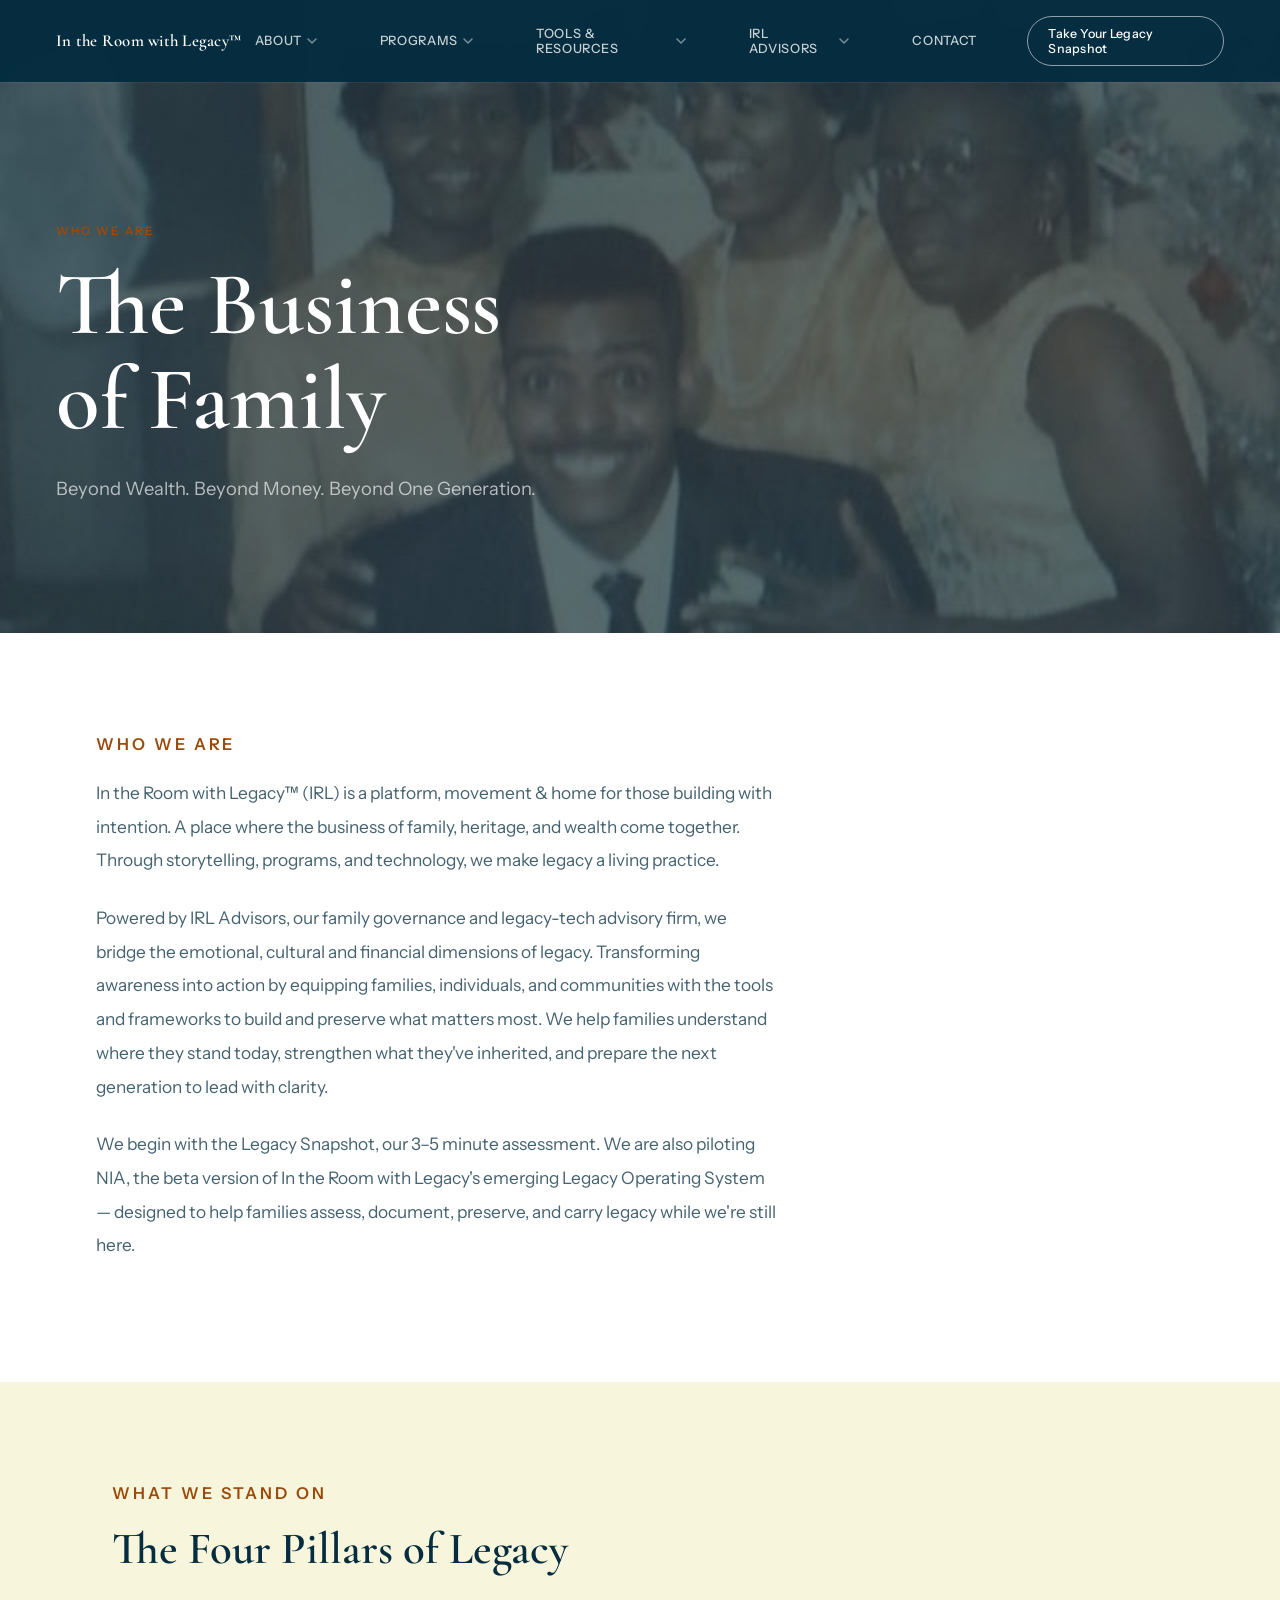
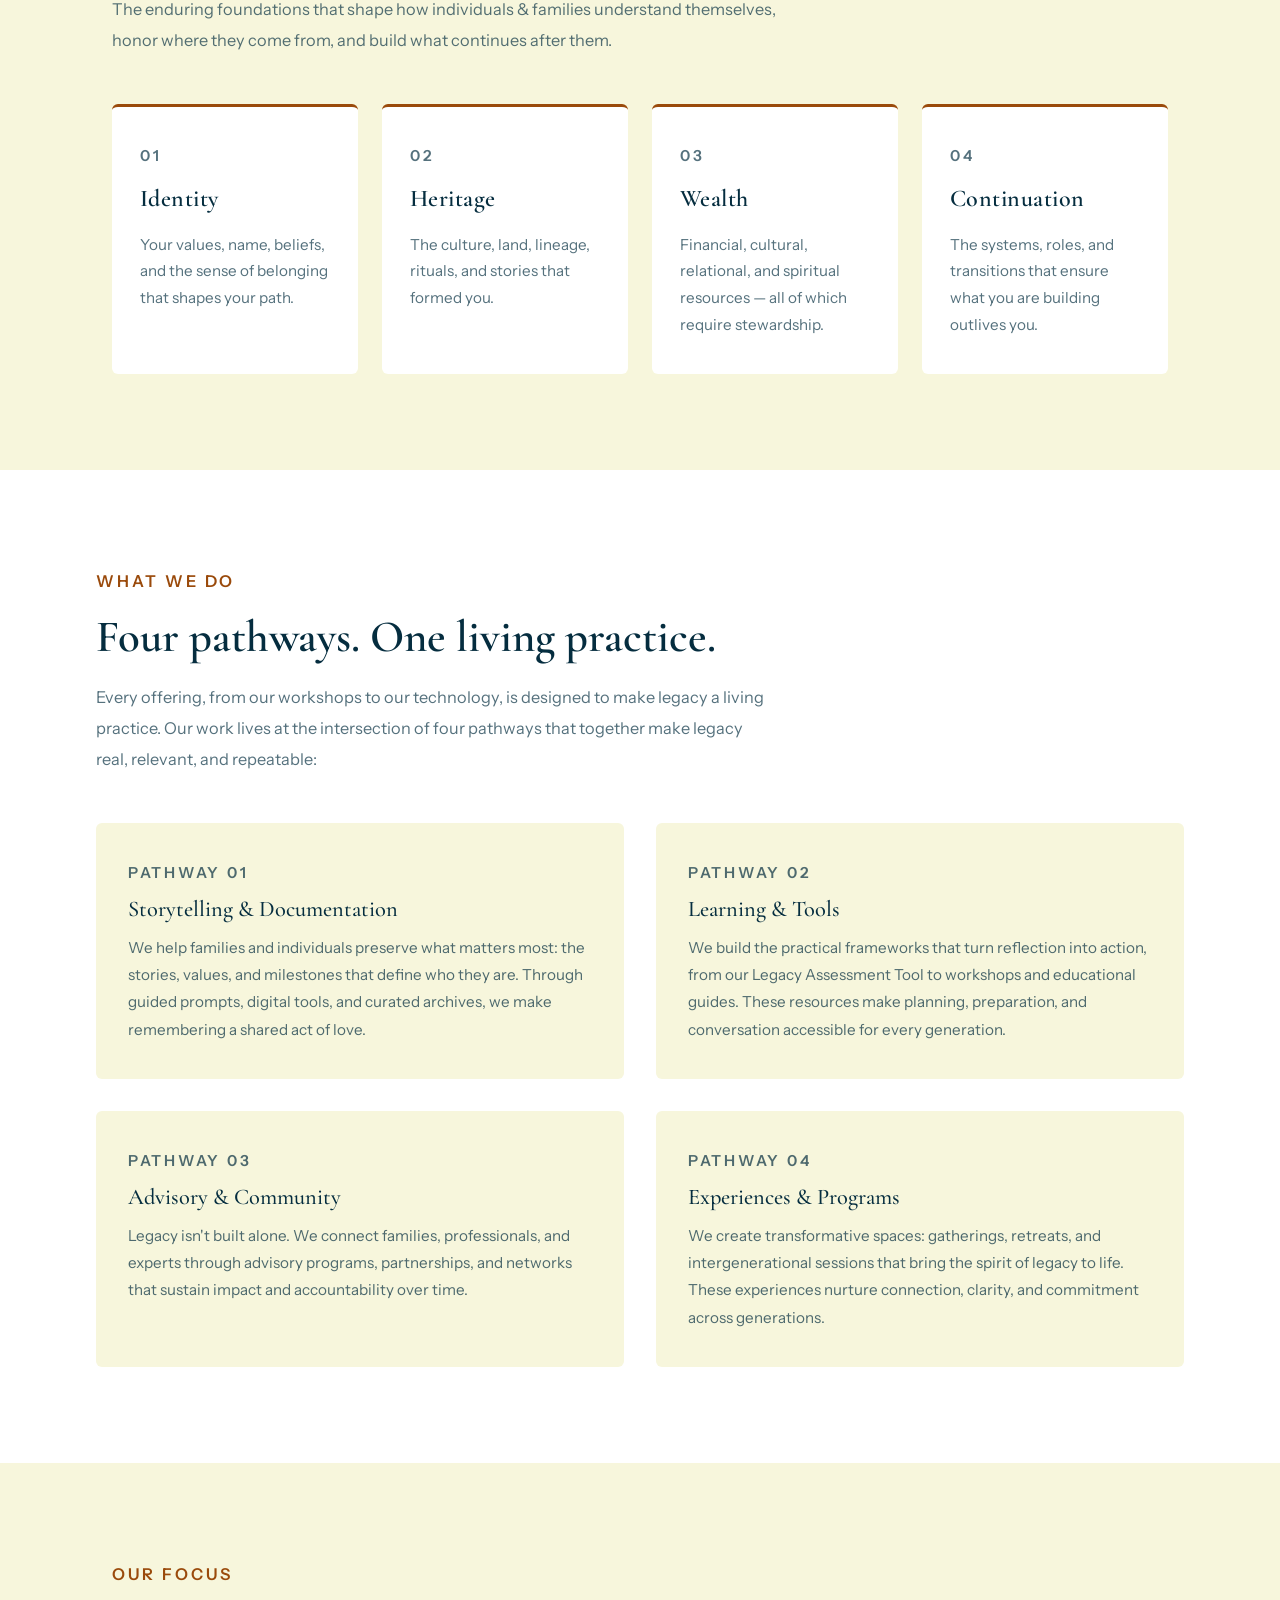
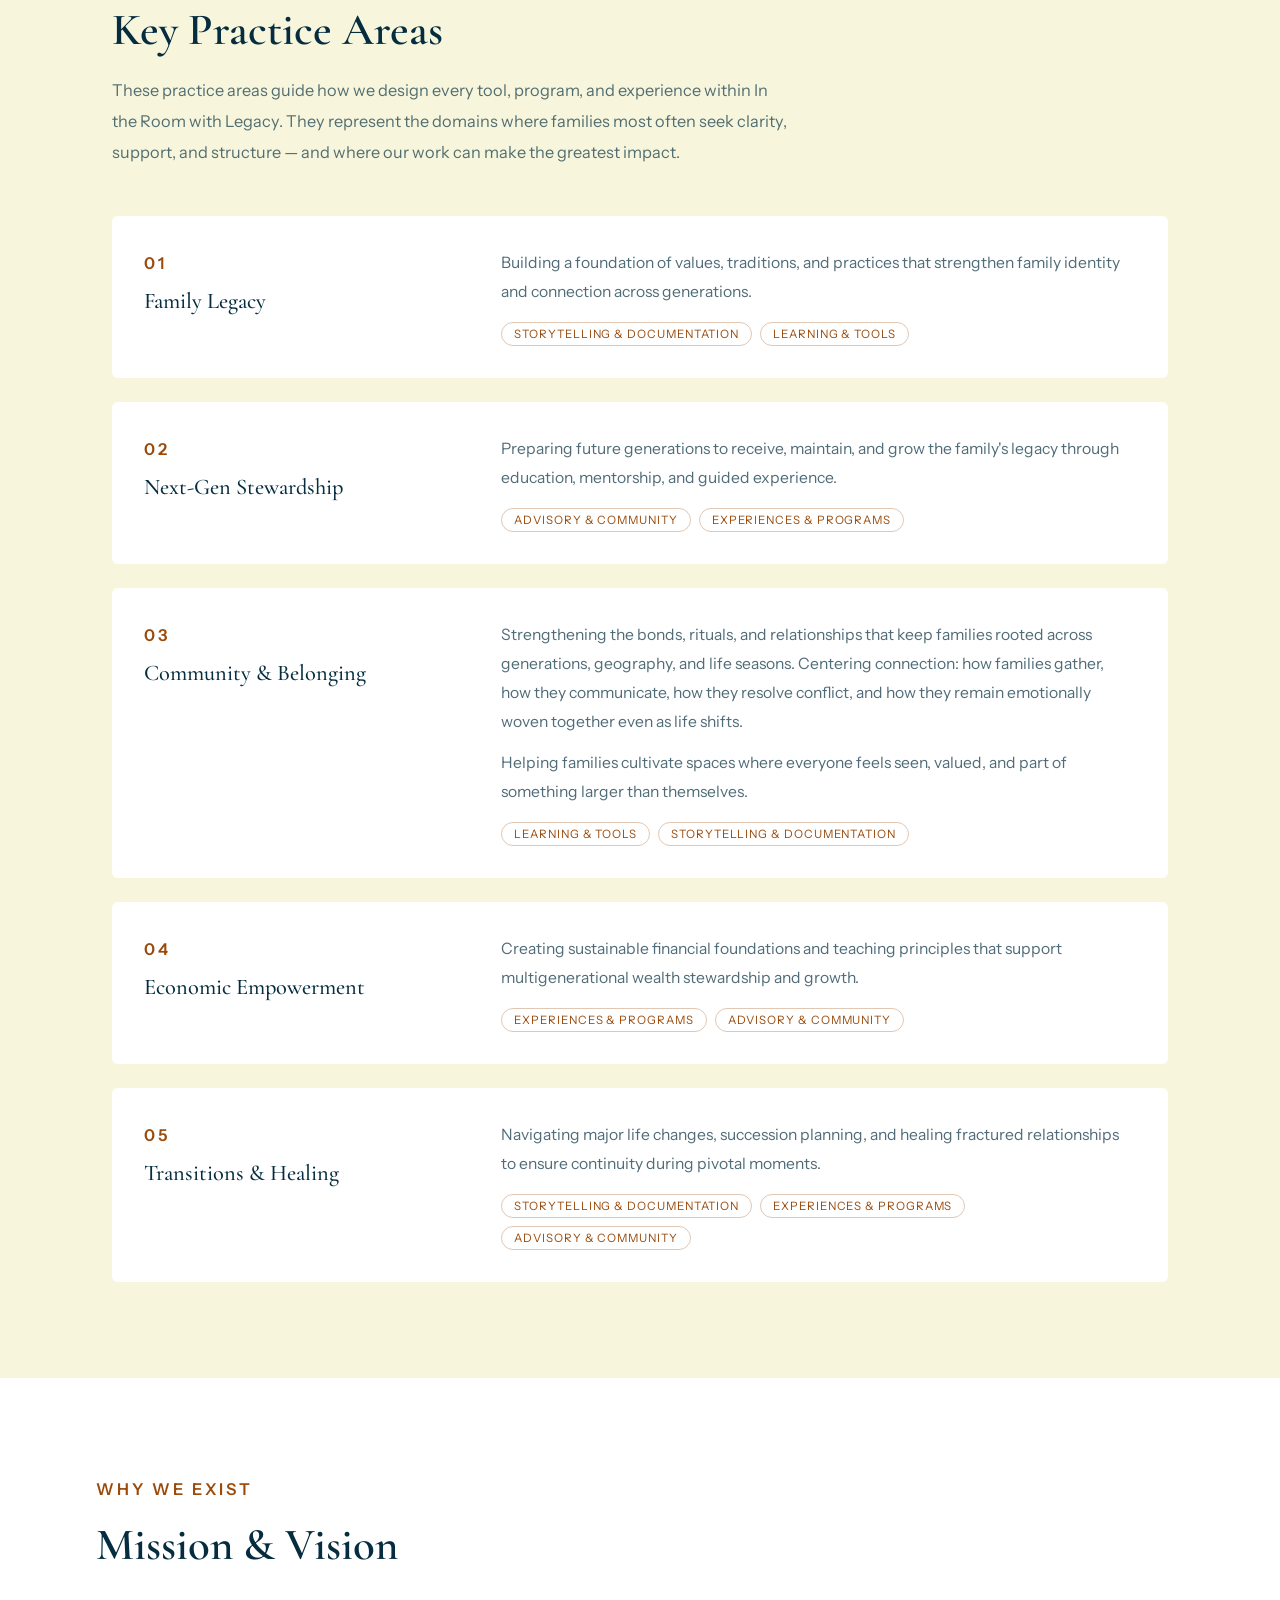
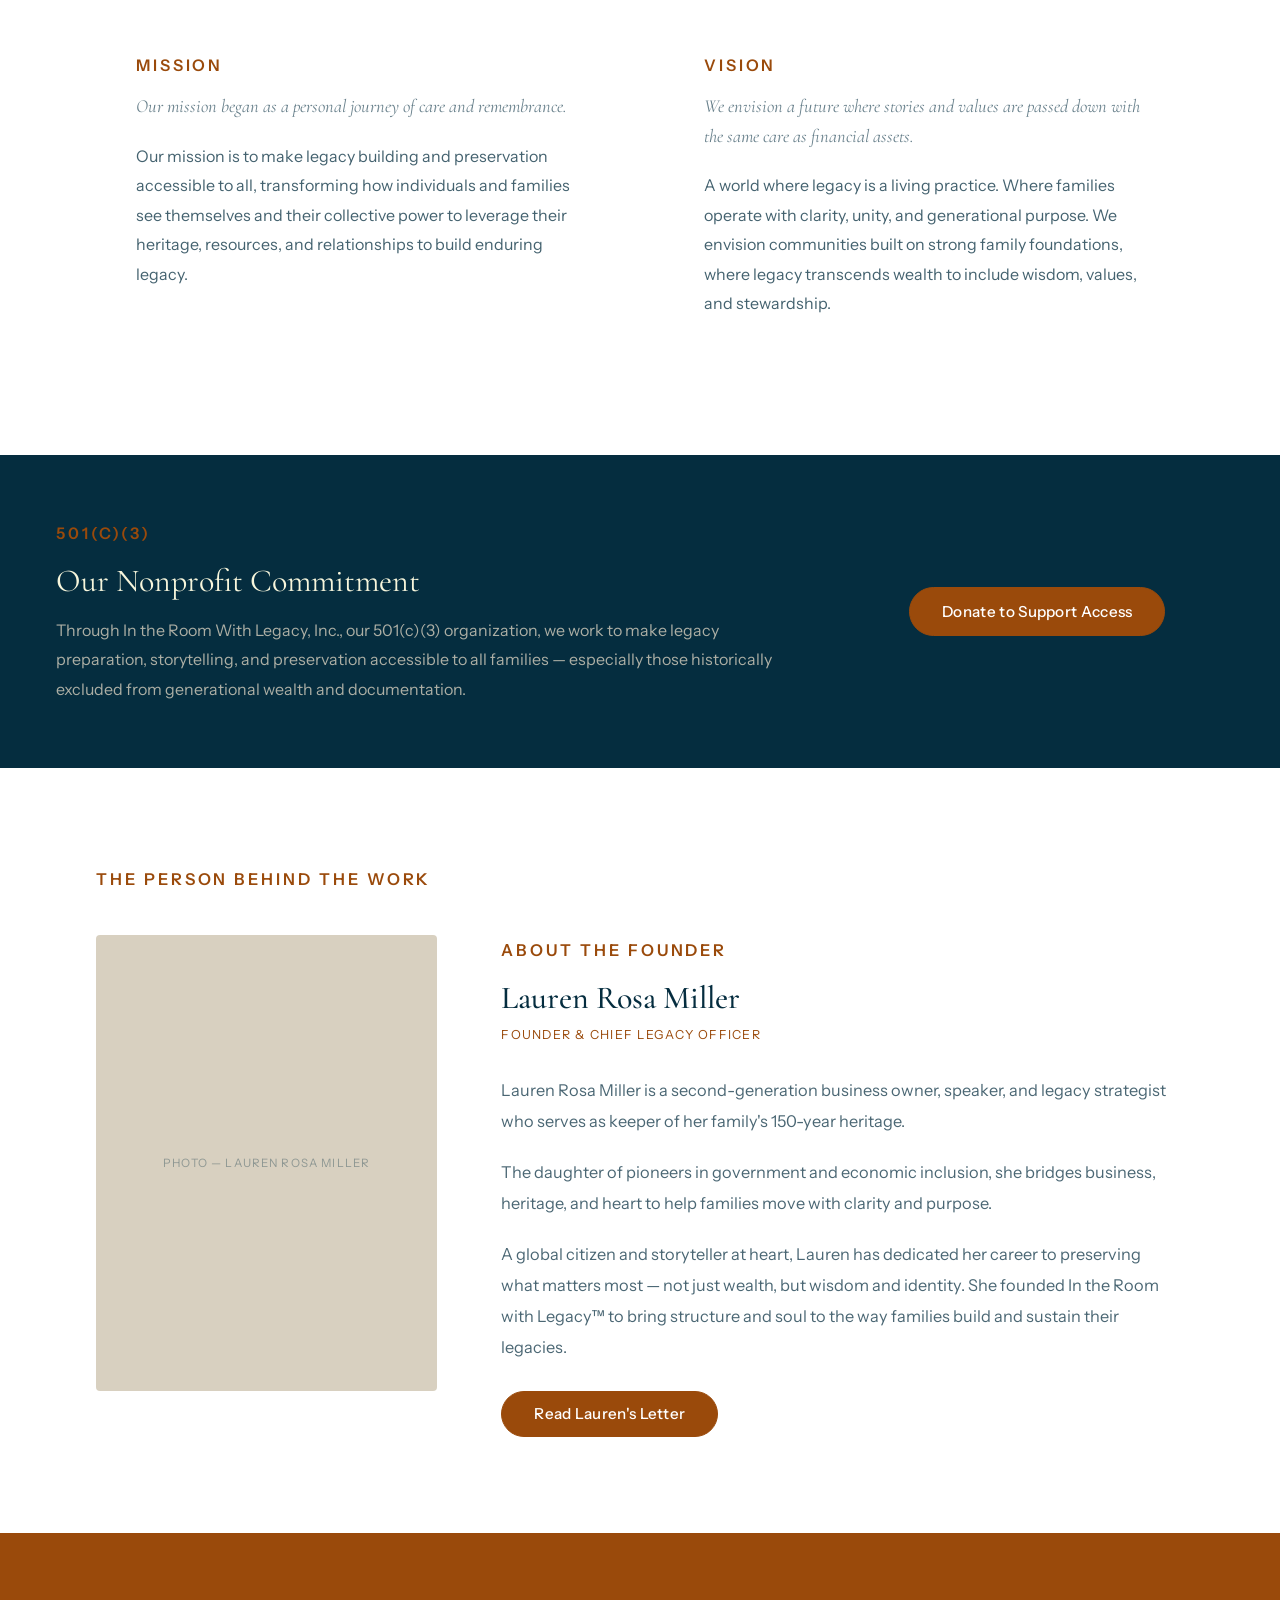
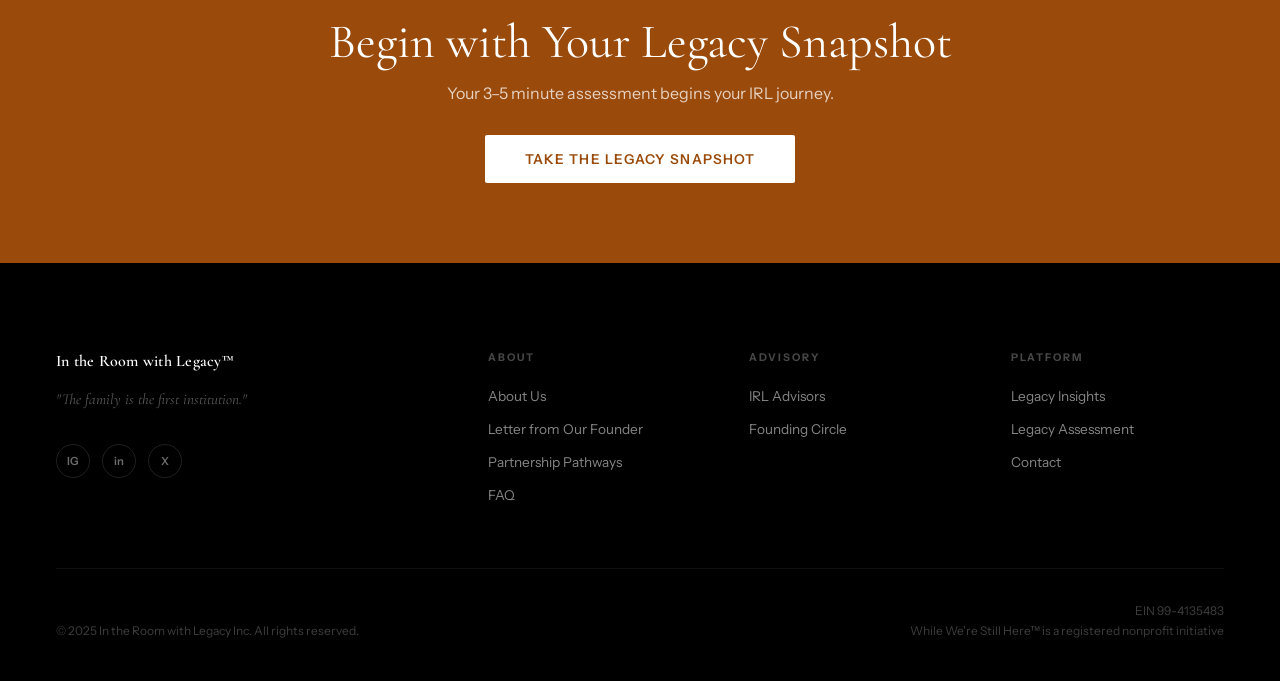
==== commit 57ca506f: "Fix nav arrow direction and update Programs dropdown across all pages - Replace broken &#8964; arrow" ====
--- a/about.html
+++ b/about.html
@@ -306,7 +306,7 @@
     </div>
     <ul class="nav-links" id="desktop-nav">
       <li class="nav-item has-dropdown">
-        <a href="javascript:void(0)" class="nav-item-trigger">About <span class="nav-arrow">&#8964;</span></a>
+        <a href="javascript:void(0)" class="nav-item-trigger">About <svg class="nav-arrow" width="10" height="6" viewBox="0 0 10 6" fill="none" aria-hidden="true"><path d="M1 1L5 5L9 1" stroke="currentColor" stroke-width="1.5" stroke-linecap="round" stroke-linejoin="round"/></svg></a>
         <div class="nav-dropdown">
           <a href="about.html">About Us</a>
           <a href="founder-letter.html">Letter from Our Founder</a>
@@ -315,21 +315,21 @@
         </div>
       </li>
       <li class="nav-item has-dropdown">
-        <a href="javascript:void(0)" class="nav-item-trigger">Programs <span class="nav-arrow">&#8964;</span></a>
+        <a href="javascript:void(0)" class="nav-item-trigger">Programs <svg class="nav-arrow" width="10" height="6" viewBox="0 0 10 6" fill="none" aria-hidden="true"><path d="M1 1L5 5L9 1" stroke="currentColor" stroke-width="1.5" stroke-linecap="round" stroke-linejoin="round"/></svg></a>
+        <div class="nav-dropdown">
+          <a href="legacy-insights.html">Programs</a>
+          <a href="legacy-assessment.html">While We're Still Here</a>
+        </div>
+      </li>
+      <li class="nav-item has-dropdown">
+        <a href="javascript:void(0)" class="nav-item-trigger">Tools &amp; Resources <svg class="nav-arrow" width="10" height="6" viewBox="0 0 10 6" fill="none" aria-hidden="true"><path d="M1 1L5 5L9 1" stroke="currentColor" stroke-width="1.5" stroke-linecap="round" stroke-linejoin="round"/></svg></a>
         <div class="nav-dropdown">
           <a href="legacy-insights.html">Legacy Insights, Tools &amp; Resources</a>
           <a href="legacy-assessment.html">Legacy Assessment</a>
         </div>
       </li>
       <li class="nav-item has-dropdown">
-        <a href="javascript:void(0)" class="nav-item-trigger">Tools &amp; Resources <span class="nav-arrow">&#8964;</span></a>
-        <div class="nav-dropdown">
-          <a href="legacy-insights.html">Legacy Insights, Tools &amp; Resources</a>
-          <a href="legacy-assessment.html">Legacy Assessment</a>
-        </div>
-      </li>
-      <li class="nav-item has-dropdown">
-        <a href="javascript:void(0)" class="nav-item-trigger">IRL Advisors <span class="nav-arrow">&#8964;</span></a>
+        <a href="javascript:void(0)" class="nav-item-trigger">IRL Advisors <svg class="nav-arrow" width="10" height="6" viewBox="0 0 10 6" fill="none" aria-hidden="true"><path d="M1 1L5 5L9 1" stroke="currentColor" stroke-width="1.5" stroke-linecap="round" stroke-linejoin="round"/></svg></a>
         <div class="nav-dropdown">
           <a href="irl-advisor.html">IRL Advisor</a>
           <a href="founding-circle.html">Founding Circle</a>
--- a/styles.css
+++ b/styles.css
@@ -209,14 +209,14 @@
 
 /* Dropdown arrow icon in nav links */
 .nav-arrow {
-  font-size: 0.9rem;
+  width: 10px;
+  height: 6px;
+  flex-shrink: 0;
   opacity: 0.6;
   display: inline-block;
+  vertical-align: middle;
   transition: transform 0.2s;
-  position: relative;
-  top: -5px;
-}
-.nav-links a:hover .nav-arrow { transform: translateY(1px); }
+}
 
 /* CTA pill in nav */
 .nav-links .nav-cta-link {
@@ -238,6 +238,71 @@
   box-shadow: 0 0 18px rgba(201,168,76,0.45);
 }
 
+/* Dropdown menus */
+.nav-item { position: relative; }
+
+.nav-dropdown {
+  display: none;
+  position: absolute;
+  top: calc(100% + 0.75rem);
+  left: 50%;
+  transform: translateX(-50%);
+  background: var(--dusk);
+  border: 1px solid rgba(255,255,255,0.08);
+  border-radius: 8px;
+  padding: 0.6rem 0;
+  min-width: 220px;
+  box-shadow: 0 16px 48px rgba(0,0,0,0.35);
+  z-index: 300;
+  opacity: 0;
+  transform: translateX(-50%) translateY(-6px);
+  transition: opacity 0.2s ease, transform 0.2s ease;
+  pointer-events: none;
+}
+
+/* Small arrow pointer at the top of dropdown */
+.nav-dropdown::before {
+  content: '';
+  position: absolute;
+  top: -6px;
+  left: 50%;
+  transform: translateX(-50%);
+  width: 10px;
+  height: 10px;
+  background: var(--dusk);
+  border-left: 1px solid rgba(255,255,255,0.08);
+  border-top: 1px solid rgba(255,255,255,0.08);
+  rotate: 45deg;
+}
+
+.nav-item.open .nav-dropdown {
+  display: block;
+  opacity: 1;
+  transform: translateX(-50%) translateY(0);
+  pointer-events: all;
+}
+
+.nav-dropdown a {
+  display: block;
+  padding: 0.65rem 1.35rem;
+  font-size: 0.82rem !important;
+  color: rgba(255,255,255,0.72) !important;
+  text-decoration: none;
+  letter-spacing: 0.02em !important;
+  text-transform: none !important;
+  font-weight: 400 !important;
+  transition: background 0.15s, color 0.15s, padding-left 0.15s;
+  border-radius: 0;
+}
+.nav-dropdown a:hover {
+  background: rgba(255,255,255,0.05);
+  color: var(--white) !important;
+  padding-left: 1.65rem;
+}
+
+/* Rotate arrow when dropdown is open */
+.nav-item.open .nav-arrow { transform: rotate(180deg); opacity: 1; }
+
 /* Hamburger — hidden on desktop, shown on mobile */
 .hamburger {
   display: none;
@@ -642,7 +707,7 @@
 /* Centered section heading */
 .section-head {
   text-align: center;
-  max-width: 560px;
+  max-width: 680px;
   margin: 0 auto 4.5rem;
 }
 .section-head .eyebrow { color: var(--clay); margin-bottom: 1rem; }
@@ -744,6 +809,31 @@
 .card-dusk .door-link:hover   { background: var(--clay-mid); }
 .card-stone .door-link        { color: var(--dusk); border-color: var(--dusk); }
 .card-stone .door-link:hover  { background: var(--dusk); color: var(--white); }
+
+/* Section subtitle under doors heading */
+.doors-sub {
+  font-size: 1.05rem;
+  color: rgba(5,45,63,0.62);
+  max-width: 560px;
+  line-height: 1.8;
+  margin: 0.5rem auto 0;
+  text-align: center;
+}
+
+/* Icon circle on door cards */
+.door-icon {
+  width: 52px;
+  height: 52px;
+  border-radius: 50%;
+  display: flex;
+  align-items: center;
+  justify-content: center;
+  margin-bottom: 0.25rem;
+  flex-shrink: 0;
+}
+.card-clay .door-icon  { background: rgba(255,255,255,0.15); color: var(--white); }
+.card-dusk .door-icon  { background: rgba(255,255,255,0.12); color: var(--white); }
+.card-stone .door-icon { background: rgba(5,45,63,0.08);     color: var(--dusk); }
 
 /* Giant watermark numeral on each card */
 .door-bg-num {
@@ -767,14 +857,14 @@
 ───────────────────────────────────────────────────────── */
 #origin {
   padding: var(--section-pad);
-  background: var(--parchment);
+  background: var(--dusk);
 }
 
 .origin-inner {
   max-width: var(--max-width);
   margin: 0 auto;
   display: grid;
-  grid-template-columns: 5fr 6fr;
+  grid-template-columns: 6fr 5fr;
   gap: 6rem;
   align-items: center;
 }
@@ -808,12 +898,12 @@
   font-family: 'Instrument Sans', sans-serif;
 }
 
-/* Decorative Clay border offset behind the photo */
+/* Decorative border offset behind the photo */
 .origin-photo-wrap::after {
   content: '';
   position: absolute;
   inset: 1.5rem -1.5rem -1.5rem 1.5rem;
-  border: 1.5px solid rgba(154,74,11,0.2);
+  border: 1.5px solid rgba(237,224,204,0.15);
   border-radius: 8px;
   z-index: -1;
 }
@@ -822,31 +912,50 @@
 .origin-text h2 {
   font-size: clamp(2rem, 3.2vw, 2.9rem);
   font-weight: 600;
-  color: var(--dusk);
-  line-height: 1.12;
+  color: var(--parchment);
+  line-height: 1.15;
   margin-bottom: 1.75rem;
 }
+.origin-text h2 em {
+  font-style: italic;
+  font-weight: 300;
+  color: rgba(237,224,204,0.75);
+}
 .origin-body {
-  font-size: 1.02rem;
-  color: rgba(5,45,63,0.68);
+  font-size: 1rem;
+  color: rgba(237,224,204,0.68);
   line-height: 1.9;
-  margin-bottom: 2rem;
-}
-.origin-body + .origin-body { margin-top: -1rem; }
+  margin-bottom: 1.25rem;
+}
+.origin-body + .origin-body { margin-top: 0; }
+
+.origin-tagline {
+  font-family: 'Cormorant Garamond', serif;
+  font-size: 1.15rem;
+  font-style: italic;
+  color: rgba(237,224,204,0.55);
+  line-height: 1.6;
+  margin: 1rem 0 1.75rem;
+}
 
 .origin-link {
   display: inline-flex;
   align-items: center;
   gap: 0.45rem;
-  font-size: 0.88rem;
-  font-weight: 600;
-  color: var(--clay);
+  font-size: 0.85rem;
+  font-weight: 600;
+  color: var(--parchment);
   text-decoration: none;
-  letter-spacing: 0.02em;
-  transition: gap 0.22s;
-}
-.origin-link::after { content: '→'; }
-.origin-link:hover  { gap: 0.7rem; }
+  letter-spacing: 0.04em;
+  border: 1.5px solid rgba(237,224,204,0.35);
+  padding: 0.75rem 1.5rem;
+  border-radius: 2px;
+  transition: background 0.22s, border-color 0.22s;
+}
+.origin-link:hover {
+  background: rgba(237,224,204,0.1);
+  border-color: rgba(237,224,204,0.65);
+}
 
 
 /* ─────────────────────────────────────────────────────────
@@ -976,6 +1085,56 @@
   line-height: 1.8;
 }
 
+/* Who This is For — 6-card grid */
+.who-grid {
+  display: grid;
+  grid-template-columns: repeat(6, 1fr);
+  gap: 1.25rem;
+  width: 100%;
+}
+@media (max-width: 1100px) { .who-grid { grid-template-columns: repeat(3, 1fr); } }
+@media (max-width: 640px)  { .who-grid { grid-template-columns: repeat(2, 1fr); } }
+
+.who-card {
+  background: rgba(255,255,255,0.06);
+  border: 1px solid rgba(255,255,255,0.1);
+  border-radius: 8px;
+  padding: 1.75rem 1.5rem;
+  display: flex;
+  flex-direction: column;
+  gap: 0.75rem;
+  transition: background 0.2s, border-color 0.2s;
+}
+.who-card:hover {
+  background: rgba(255,255,255,0.1);
+  border-color: rgba(255,255,255,0.22);
+}
+.who-icon {
+  width: 42px;
+  height: 42px;
+  border-radius: 50%;
+  background: rgba(255,255,255,0.1);
+  display: flex;
+  align-items: center;
+  justify-content: center;
+  color: var(--clay);
+  flex-shrink: 0;
+}
+.who-card h3 {
+  font-family: 'Cormorant Garamond', serif;
+  font-size: 1.15rem;
+  font-weight: 600;
+  color: var(--parchment);
+  line-height: 1.25;
+  margin: 0;
+}
+.who-card p {
+  font-size: 0.88rem;
+  line-height: 1.7;
+  color: rgba(237,224,204,0.6);
+  margin: 0;
+}
+
 /* Five-phase horizontal timeline */
 .phases-track {
   position: relative;
@@ -1213,6 +1372,199 @@
 
 
 /* ─────────────────────────────────────────────────────────
+   16b. INNER PAGES
+───────────────────────────────────────────────────────── */
+
+/* Page header — shorter hero for inner pages */
+.page-header {
+  background: var(--dusk);
+  padding: 10rem 3.5rem 5rem;
+  position: relative;
+  overflow: hidden;
+}
+.page-header::before {
+  content: '';
+  position: absolute;
+  inset: 0;
+  background:
+    radial-gradient(ellipse at 80% 50%, rgba(154,74,11,0.12) 0%, transparent 60%),
+    radial-gradient(ellipse at 10% 80%, rgba(255,255,255,0.03) 0%, transparent 50%);
+  pointer-events: none;
+}
+/* Grain on page header */
+.page-header::after {
+  content: '';
+  position: absolute;
+  inset: 0;
+  background-image: url("data:image/svg+xml,%3Csvg viewBox='0 0 256 256' xmlns='http://www.w3.org/2000/svg'%3E%3Cfilter id='n'%3E%3CfeTurbulence type='fractalNoise' baseFrequency='0.9' numOctaves='4' stitchTiles='stitch'/%3E%3C/filter%3E%3Crect width='100%25' height='100%25' filter='url(%23n)'/%3E%3C/svg%3E");
+  background-size: 256px;
+  opacity: 0.04;
+  pointer-events: none;
+}
+.page-header-inner {
+  max-width: var(--max-width);
+  margin: 0 auto;
+  position: relative;
+  z-index: 1;
+}
+.page-header .eyebrow { color: var(--clay); margin-bottom: 1.25rem; }
+.page-header h1 {
+  font-size: clamp(2.8rem, 5vw, 5rem);
+  font-weight: 600;
+  color: var(--white);
+  line-height: 1.06;
+  max-width: 720px;
+  margin-bottom: 1.5rem;
+}
+.page-header-sub {
+  font-size: 1.05rem;
+  color: rgba(255,255,255,0.65);
+  max-width: 520px;
+  line-height: 1.8;
+}
+
+/* Content sections for inner pages */
+.page-section {
+  padding: 6rem 3.5rem;
+  max-width: var(--max-width);
+  margin: 0 auto;
+}
+.page-section-full {
+  padding: 6rem 3.5rem;
+  background: var(--parchment);
+}
+.page-section-full .page-section { padding-top: 0; padding-bottom: 0; }
+
+.page-section h2 {
+  font-size: clamp(2rem, 3.5vw, 3rem);
+  font-weight: 600;
+  color: var(--dusk);
+  line-height: 1.1;
+  margin-bottom: 1.25rem;
+}
+.page-section p {
+  font-size: 1.02rem;
+  color: rgba(5,45,63,0.68);
+  line-height: 1.9;
+  max-width: 680px;
+  margin-bottom: 1.5rem;
+}
+
+/* Card grid for inner pages */
+.inner-card-grid {
+  display: grid;
+  grid-template-columns: repeat(3, 1fr);
+  gap: 1.5rem;
+  margin-top: 3rem;
+}
+.inner-card {
+  background: var(--white);
+  border: 1px solid var(--stone);
+  border-radius: 8px;
+  padding: 2.5rem 2rem;
+  transition: box-shadow 0.25s, transform 0.25s;
+}
+.inner-card:hover {
+  box-shadow: 0 12px 36px rgba(0,0,0,0.08);
+  transform: translateY(-3px);
+}
+.inner-card .eyebrow { color: var(--clay); margin-bottom: 0.85rem; }
+.inner-card h3 {
+  font-size: 1.6rem;
+  font-weight: 600;
+  color: var(--dusk);
+  line-height: 1.15;
+  margin-bottom: 0.85rem;
+}
+.inner-card p {
+  font-size: 0.9rem;
+  color: rgba(5,45,63,0.62);
+  line-height: 1.75;
+  margin-bottom: 1.5rem;
+}
+
+/* Contact form */
+.contact-grid {
+  display: grid;
+  grid-template-columns: 1fr 1fr;
+  gap: 5rem;
+  align-items: start;
+}
+.contact-form { display: flex; flex-direction: column; gap: 1.25rem; }
+.form-group { display: flex; flex-direction: column; gap: 0.5rem; }
+.form-group label {
+  font-size: 0.78rem;
+  font-weight: 600;
+  letter-spacing: 0.08em;
+  text-transform: uppercase;
+  color: var(--dusk);
+}
+.form-group input,
+.form-group textarea,
+.form-group select {
+  padding: 0.85rem 1.1rem;
+  border: 1.5px solid var(--stone);
+  border-radius: 6px;
+  font-family: 'Instrument Sans', sans-serif;
+  font-size: 0.9rem;
+  color: var(--dusk);
+  background: var(--white);
+  outline: none;
+  transition: border-color 0.22s;
+  resize: vertical;
+}
+.form-group input:focus,
+.form-group textarea:focus,
+.form-group select:focus { border-color: var(--clay); }
+.form-group input::placeholder,
+.form-group textarea::placeholder { color: rgba(5,45,63,0.35); }
+.form-group textarea { min-height: 140px; }
+
+.contact-info h3 {
+  font-size: 1.8rem;
+  font-weight: 600;
+  color: var(--dusk);
+  margin-bottom: 1.25rem;
+  line-height: 1.2;
+}
+.contact-info p {
+  font-size: 1rem;
+  color: rgba(5,45,63,0.65);
+  line-height: 1.85;
+  margin-bottom: 2rem;
+}
+.contact-detail {
+  display: flex;
+  flex-direction: column;
+  gap: 1rem;
+  margin-top: 2rem;
+}
+.contact-detail-item {
+  display: flex;
+  flex-direction: column;
+  gap: 0.2rem;
+}
+.contact-detail-item span:first-child {
+  font-size: 0.72rem;
+  font-weight: 600;
+  letter-spacing: 0.15em;
+  text-transform: uppercase;
+  color: var(--clay);
+}
+.contact-detail-item span:last-child {
+  font-size: 0.95rem;
+  color: var(--dusk);
+}
+
+@media (max-width: 768px) {
+  .page-header       { padding: 8rem 1.5rem 4rem; }
+  .page-section      { padding: 4rem 1.5rem; }
+  .page-section-full { padding: 4rem 1.5rem; }
+  .inner-card-grid   { grid-template-columns: 1fr; }
+  .contact-grid      { grid-template-columns: 1fr; gap: 3rem; }
+}
+
+/* ─────────────────────────────────────────────────────────
    16. RESPONSIVE / MEDIA QUERIES
 ───────────────────────────────────────────────────────── */
 
@@ -1267,6 +1619,22 @@
   .doors-grid   { grid-template-columns: 1fr; }
   .phases-track { grid-template-columns: 1fr; }
   .stat-row     { grid-template-columns: 1fr; }
+  .who-grid     { grid-template-columns: 1fr 1fr; }
+
+  /* Door cards smaller padding on mobile */
+  .door-card { padding: 2rem 1.5rem 2rem; }
+
+  /* Doors subtitle */
+  .doors-sub { font-size: 0.95rem; }
+
+  /* Who cards */
+  .who-card { padding: 1.25rem 1rem; }
+  .who-card h3 { font-size: 1rem; }
+
+  /* Origin section — stack photo below text */
+  .origin-inner { grid-template-columns: 1fr; gap: 3rem; }
+  .origin-photo { aspect-ratio: 4/3; }
+  .origin-photo-wrap::after { display: none; }
 
   /* Stack snapshot checks vertically */
   .snapshot-checks { gap: 1rem; flex-direction: column; align-items: center; }
@@ -1278,4 +1646,38 @@
   .footer-grid   { grid-template-columns: 1fr; }
   .footer-bottom { flex-direction: column; align-items: flex-start; }
   .footer-ein    { text-align: left; }
-}
+
+  /* Inner page sections */
+  .page-header       { padding: 8rem 1.5rem 4rem; min-height: auto; }
+  .page-section      { padding: 3.5rem 1.5rem; }
+  .page-section-full { padding: 3.5rem 1.5rem; }
+  .inner-card-grid   { grid-template-columns: 1fr; }
+  .contact-grid      { grid-template-columns: 1fr; gap: 3rem; }
+
+  /* Nonprofit band (about page) */
+  .nonprofit-band { padding: 3rem 1.5rem; }
+  .nonprofit-band-inner { grid-template-columns: 1fr; gap: 2rem; }
+
+  /* CTA band (about page) */
+  .cta-band { padding: 4rem 1.5rem; }
+
+  /* Founder grid (about page) */
+  .founder-grid { grid-template-columns: 1fr; gap: 2rem; }
+  .founder-photo { aspect-ratio: 4/3; }
+
+  /* Mission/Vision grid */
+  .mv-grid { grid-template-columns: 1fr; }
+
+  /* Practice areas */
+  .practice-item { grid-template-columns: 1fr; gap: 0.75rem; }
+
+  /* Pathways grid (about page) */
+  .pathways-grid { grid-template-columns: 1fr; }
+
+  /* Pillars grid */
+  .pillars-grid { grid-template-columns: 1fr 1fr; }
+
+  /* Partnership pathways */
+  .pp-grid { grid-template-columns: 1fr; }
+  .pp-cta  { padding: 4rem 1.5rem; }
+}
